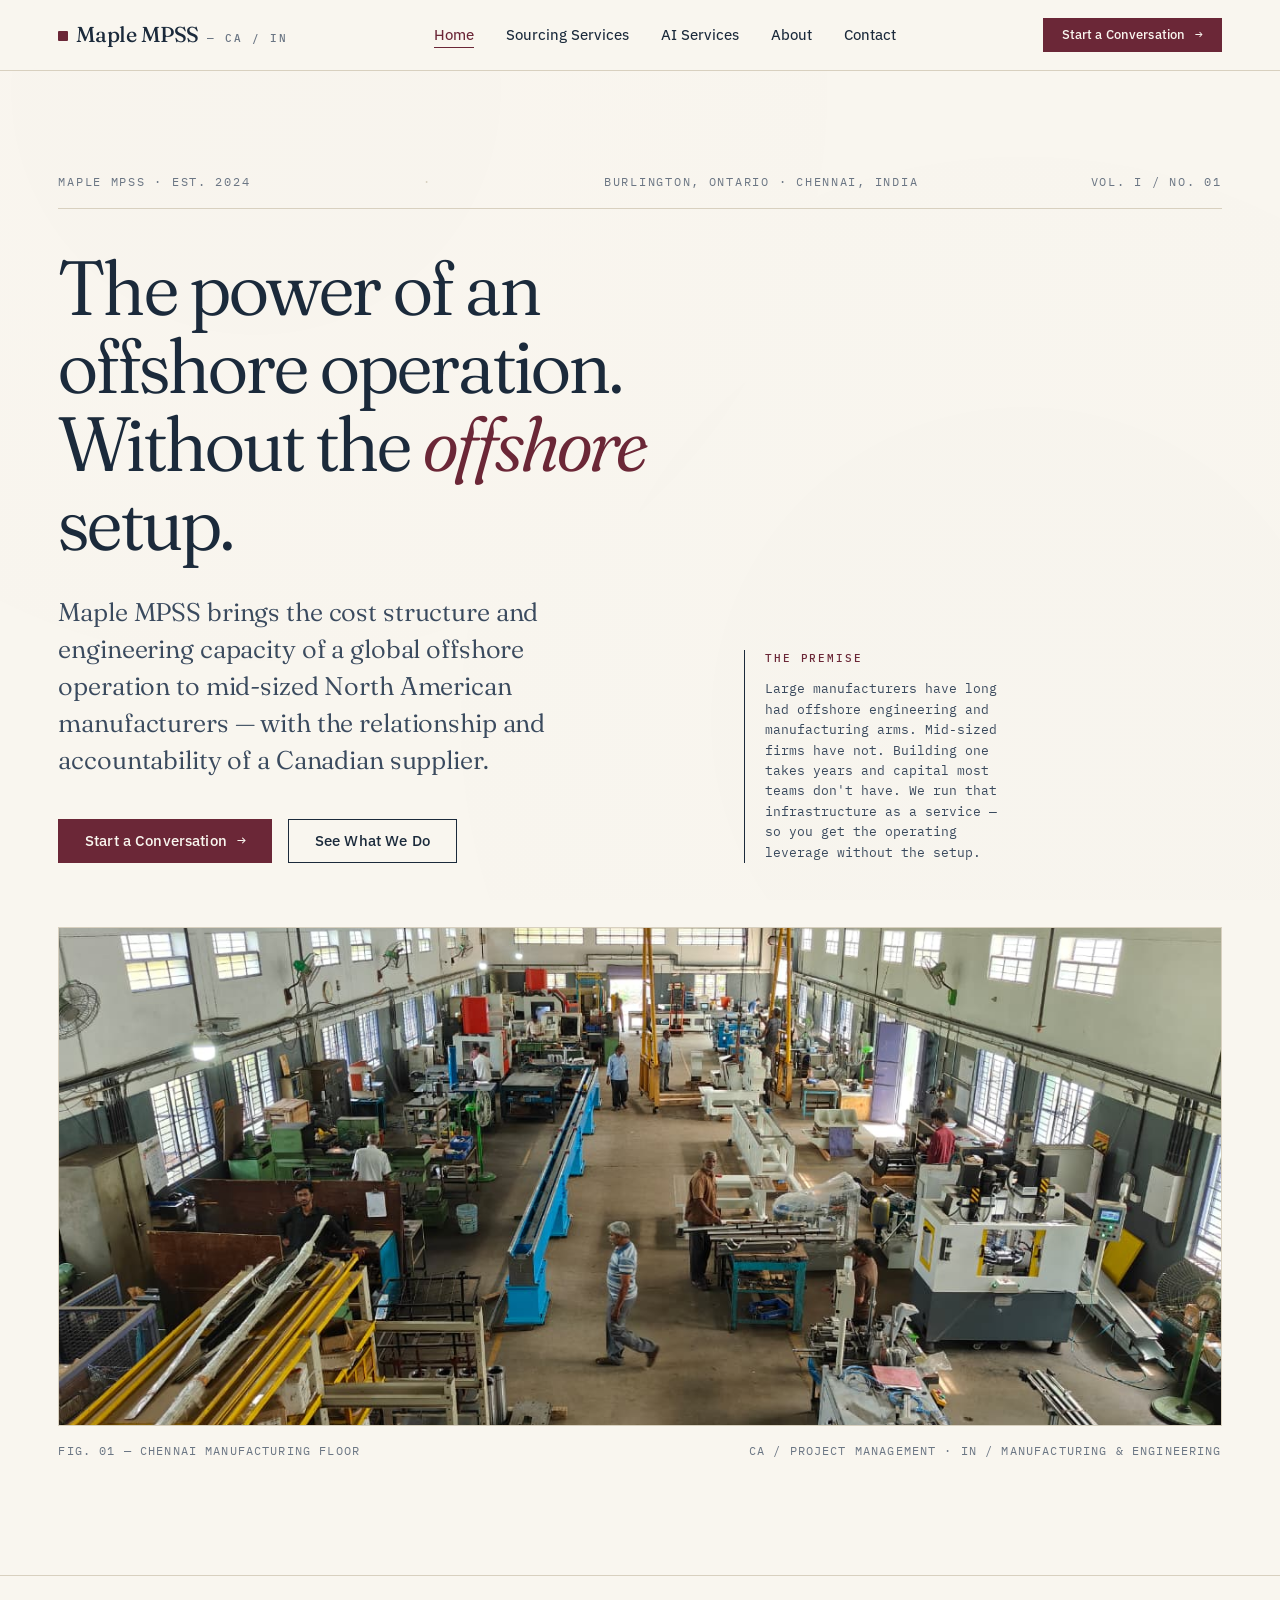
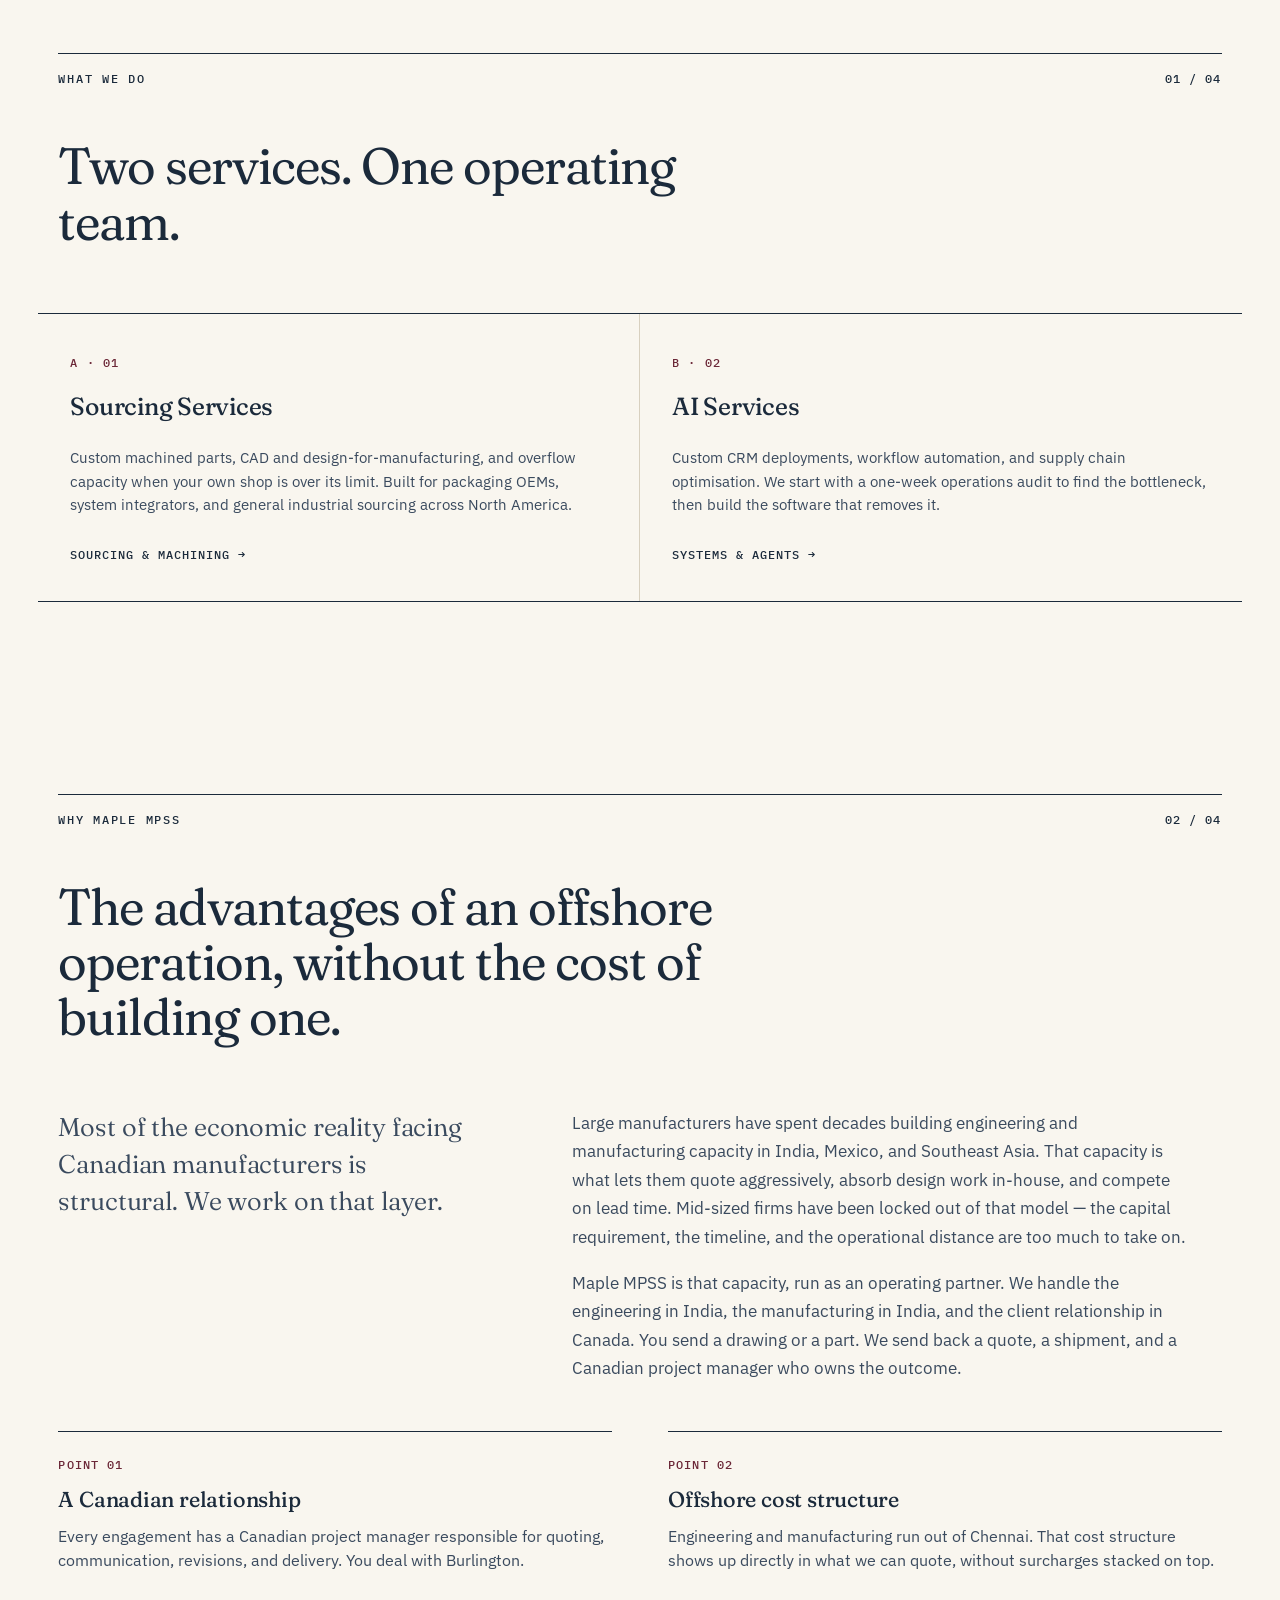
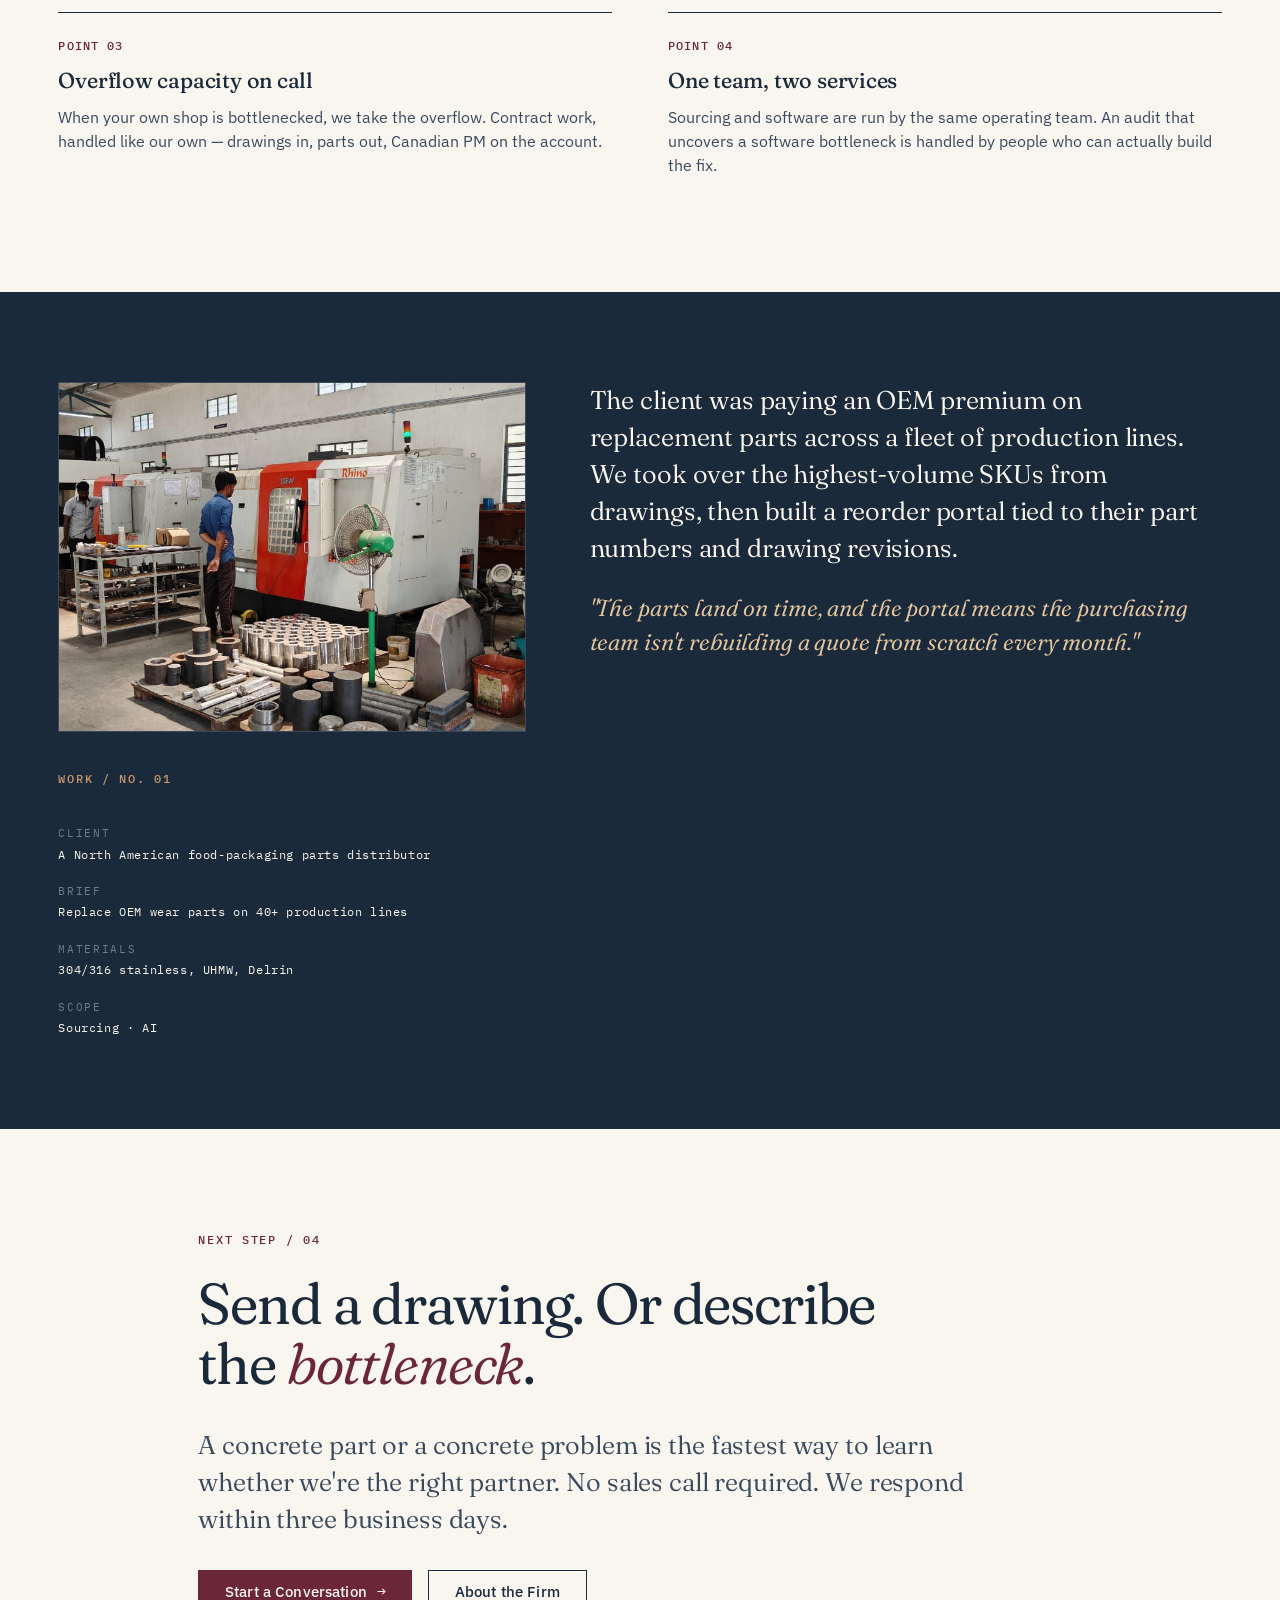
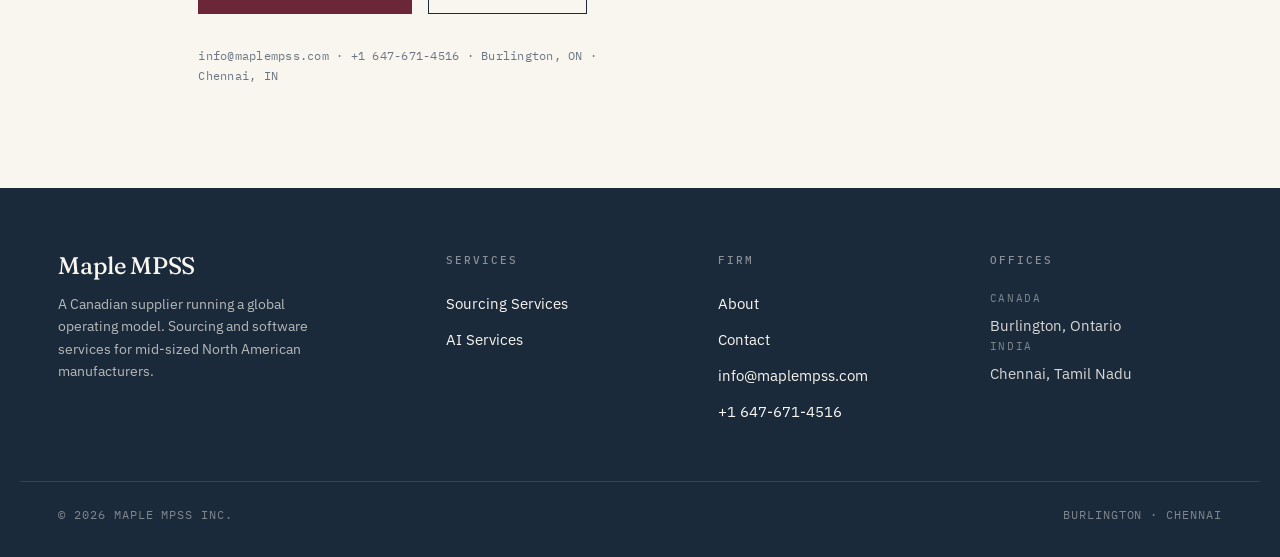
==== index.html @ edabc45a "Add files via upload" ====
<!DOCTYPE html>
<html lang="en">
<head>
  <meta charset="UTF-8" />
  <meta name="viewport" content="width=device-width, initial-scale=1.0" />
  <title>Maple MPSS — Canadian supplier. Global operating model.</title>
  <meta name="description" content="Maple MPSS brings the power of an offshore operation to mid-sized North American manufacturers — without the cost or timeline of setting one up. Sourcing services and AI services, run from Burlington and Chennai." />
  <meta property="og:title" content="Maple MPSS — Canadian supplier. Global operating model." />
  <meta property="og:description" content="Sourcing services and AI services for mid-sized North American manufacturers — delivered with a Canadian relationship and an offshore operating model." />
  <meta property="og:image" content="images/og-image.jpg" />
  <meta property="og:type" content="website" />
  <meta name="twitter:card" content="summary_large_image" />
  <meta name="twitter:image" content="images/og-image.jpg" />
  <link rel="preconnect" href="https://fonts.googleapis.com" />
  <link rel="preconnect" href="https://fonts.gstatic.com" crossorigin />
  <link href="https://fonts.googleapis.com/css2?family=Fraunces:ital,opsz,wght@0,9..144,300..600;1,9..144,300..500&family=IBM+Plex+Mono:wght@400;500&family=IBM+Plex+Sans:wght@300;400;450;500;600&display=swap" rel="stylesheet" />
  <link rel="stylesheet" href="style.css" />
</head>
<body>

<nav class="nav">
  <div class="nav-inner">
    <a href="index.html" class="nav-brand" aria-label="Maple MPSS home">
      <span class="mark" aria-hidden="true"></span>
      Maple&nbsp;MPSS
      <span class="sub hide-mobile">— CA / IN</span>
    </a>
    <button class="nav-toggle" aria-label="Toggle menu" aria-expanded="false">
      <span></span><span></span><span></span>
    </button>
    <ul class="nav-links" id="nav-links">
      <li><a href="index.html" class="active">Home</a></li>
      <li><a href="sourcing.html">Sourcing Services</a></li>
      <li><a href="ai-services.html">AI Services</a></li>
      <li><a href="about.html">About</a></li>
      <li><a href="contact.html">Contact</a></li>
      <li class="nav-cta-mobile"><a href="contact.html" class="btn btn-primary btn-small">Start a Conversation <span class="arrow">→</span></a></li>
    </ul>
    <a href="contact.html" class="btn btn-primary btn-small nav-cta-desktop">Start a Conversation <span class="arrow">→</span></a>
  </div>
</nav>

<header class="hero">
  <div class="container">
    <div class="hero-meta reveal">
      <span>Maple MPSS · Est. 2024</span>
      <span class="divider">·</span>
      <span class="hide-mobile">Burlington, Ontario · Chennai, India</span>
      <span>Vol. I / No. 01</span>
    </div>

    <div class="hero-grid">
      <div>
        <h1 class="reveal reveal-d1">
          The power of an offshore operation.<br />
          Without the <span class="accent">offshore</span> setup.
        </h1>
        <p class="lede hero-lede reveal reveal-d2">
          Maple MPSS brings the cost structure and engineering capacity of a
          global offshore operation to mid-sized North American manufacturers —
          with the relationship and accountability of a Canadian supplier.
        </p>
        <div class="hero-ctas reveal reveal-d3">
          <a href="contact.html" class="btn btn-primary">Start a Conversation <span class="arrow">→</span></a>
          <a href="#services" class="btn btn-ghost">See What We Do</a>
        </div>
      </div>

      <aside class="hero-aside reveal reveal-d4">
        <span class="tag">The premise</span>
        Large manufacturers have long had offshore engineering and
        manufacturing arms. Mid-sized firms have not. Building one takes
        years and capital most teams don't have. We run that infrastructure
        as a service — so you get the operating leverage without the setup.
      </aside>
    </div>

    <div class="hero-visual reveal reveal-d5">
      <img src="images/hero.jpg" alt="Maple MPSS — Chennai manufacturing floor" loading="eager" />
    </div>
    <div class="hero-visual-caption reveal reveal-d5">
      <span>Fig. 01 — Chennai manufacturing floor</span>
      <span>CA / Project management · IN / Manufacturing &amp; engineering</span>
    </div>
  </div>
</header>

<section id="services" class="section section-tight">
  <div class="container">
    <div class="section-head">
      <span class="label">What We Do</span>
      <span class="numeral">01 / 04</span>
      <h2>Two services. One operating team.</h2>
    </div>
  </div>

  <div class="container-wide">
    <div class="services services-two">
      <article class="service-card">
        <span class="num">A · 01</span>
        <h3>Sourcing Services</h3>
        <p>
          Custom machined parts, CAD and design-for-manufacturing, and
          overflow capacity when your own shop is over its limit. Built
          for packaging OEMs, system integrators, and general industrial
          sourcing across North America.
        </p>
        <a href="sourcing.html" class="card-link">Sourcing &amp; Machining <span class="arrow">→</span></a>
      </article>

      <article class="service-card">
        <span class="num">B · 02</span>
        <h3>AI Services</h3>
        <p>
          Custom CRM deployments, workflow automation, and supply chain
          optimisation. We start with a one-week operations audit to find
          the bottleneck, then build the software that removes it.
        </p>
        <a href="ai-services.html" class="card-link">Systems &amp; Agents <span class="arrow">→</span></a>
      </article>
    </div>
  </div>
</section>

<section class="section">
  <div class="container">
    <div class="section-head">
      <span class="label">Why Maple MPSS</span>
      <span class="numeral">02 / 04</span>
      <h2>The advantages of an offshore operation, without the cost of building one.</h2>
    </div>

    <div class="two-col">
      <div class="col-left">
        <p class="lede">
          Most of the economic reality facing Canadian manufacturers is
          structural. We work on that layer.
        </p>
      </div>
      <div class="col-right">
        <p>
          Large manufacturers have spent decades building engineering and
          manufacturing capacity in India, Mexico, and Southeast Asia. That
          capacity is what lets them quote aggressively, absorb design work
          in-house, and compete on lead time. Mid-sized firms have been
          locked out of that model — the capital requirement, the timeline,
          and the operational distance are too much to take on.
        </p>
        <p>
          Maple MPSS is that capacity, run as an operating partner. We
          handle the engineering in India, the manufacturing in India, and
          the client relationship in Canada. You send a drawing or a part.
          We send back a quote, a shipment, and a Canadian project manager
          who owns the outcome.
        </p>
      </div>
    </div>

    <div class="why-grid">
      <div class="why-item">
        <span class="pt-num">POINT 01</span>
        <h4>A Canadian relationship</h4>
        <p>
          Every engagement has a Canadian project manager responsible
          for quoting, communication, revisions, and delivery. You deal
          with Burlington.
        </p>
      </div>
      <div class="why-item">
        <span class="pt-num">POINT 02</span>
        <h4>Offshore cost structure</h4>
        <p>
          Engineering and manufacturing run out of Chennai. That cost
          structure shows up directly in what we can quote, without
          surcharges stacked on top.
        </p>
      </div>
      <div class="why-item">
        <span class="pt-num">POINT 03</span>
        <h4>Overflow capacity on call</h4>
        <p>
          When your own shop is bottlenecked, we take the overflow.
          Contract work, handled like our own — drawings in, parts out,
          Canadian PM on the account.
        </p>
      </div>
      <div class="why-item">
        <span class="pt-num">POINT 04</span>
        <h4>One team, two services</h4>
        <p>
          Sourcing and software are run by the same operating team. An
          audit that uncovers a software bottleneck is handled by people
          who can actually build the fix.
        </p>
      </div>
    </div>
  </div>
</section>

<section class="case">
  <div class="case-inner">
    <div>
      <div class="case-image-wrapper">
        <img src="images/case-parts.jpg" alt="Machining floor with stock material staged for production" loading="lazy" />
      </div>
      <span class="eyebrow">Work / No. 01</span>
      <dl class="case-meta" style="margin-top: 2rem;">
        <dt>Client</dt>
        <dd>A North American food-packaging parts distributor</dd>
        <dt>Brief</dt>
        <dd>Replace OEM wear parts on 40+ production lines</dd>
        <dt>Materials</dt>
        <dd>304/316 stainless, UHMW, Delrin</dd>
        <dt>Scope</dt>
        <dd>Sourcing · AI</dd>
      </dl>
    </div>
    <div class="case-body">
      The client was paying an OEM premium on replacement parts across a
      fleet of production lines. We took over the highest-volume SKUs from
      drawings, then built a reorder portal tied to their part numbers and
      drawing revisions.
      <span class="pullquote">
        "The parts land on time, and the portal means the purchasing team
        isn't rebuilding a quote from scratch every month."
      </span>
    </div>
  </div>
</section>

<section class="closing">
  <div class="closing-inner">
    <span class="eyebrow">Next Step / 04</span>
    <h2>Send a drawing. Or describe the <em>bottleneck</em>.</h2>
    <p class="lede" style="max-width: 48ch;">
      A concrete part or a concrete problem is the fastest way to learn
      whether we're the right partner. No sales call required. We respond
      within three business days.
    </p>
    <div class="closing-ctas">
      <a href="contact.html" class="btn btn-primary">Start a Conversation <span class="arrow">→</span></a>
      <a href="about.html" class="btn btn-ghost">About the Firm</a>
    </div>
    <p class="note">
      info@maplempss.com · +1 647-671-4516 · Burlington, ON · Chennai, IN
    </p>
  </div>
</section>

<footer class="footer">
  <div class="footer-grid">
    <div class="footer-brand">
      <h3>Maple MPSS</h3>
      <p>
        A Canadian supplier running a global operating model. Sourcing and
        software services for mid-sized North American manufacturers.
      </p>
    </div>

    <div class="footer-col">
      <h5>Services</h5>
      <ul>
        <li><a href="sourcing.html">Sourcing Services</a></li>
        <li><a href="ai-services.html">AI Services</a></li>
      </ul>
    </div>

    <div class="footer-col">
      <h5>Firm</h5>
      <ul>
        <li><a href="about.html">About</a></li>
        <li><a href="contact.html">Contact</a></li>
        <li><a href="mailto:info@maplempss.com">info@maplempss.com</a></li>
        <li><a href="tel:+16476714516">+1 647-671-4516</a></li>
      </ul>
    </div>

    <div class="footer-col">
      <h5>Offices</h5>
      <address>
        <span class="label">Canada</span>
        Burlington, Ontario
      </address>
      <address>
        <span class="label">India</span>
        Chennai, Tamil Nadu
      </address>
    </div>
  </div>

  <div class="footer-bottom">
    <span>© 2026 Maple MPSS Inc.</span>
    <span>Burlington · Chennai</span>
  </div>
</footer>

<script>
  (function () {
    var toggle = document.querySelector('.nav-toggle');
    var menu = document.getElementById('nav-links');
    if (!toggle || !menu) return;
    toggle.addEventListener('click', function () {
      var isOpen = menu.classList.toggle('open');
      toggle.classList.toggle('open', isOpen);
      toggle.setAttribute('aria-expanded', String(isOpen));
    });
    menu.querySelectorAll('a').forEach(function (a) {
      a.addEventListener('click', function () {
        menu.classList.remove('open');
        toggle.classList.remove('open');
        toggle.setAttribute('aria-expanded', 'false');
      });
    });
  })();
</script>

</body>
</html>
---- style.css ----
/* ============================================================
   Maple MPSS — Editorial design system
   Fraunces (display) + IBM Plex Sans (body) + IBM Plex Mono (numerals/labels)
   Ivory #F9F6EF · Ink Navy #1B2A3B · Oxblood #6B2737
   ============================================================ */

:root {
  --ivory: #F9F6EF;
  --ivory-warm: #F2EDE1;
  --ink: #1B2A3B;
  --ink-soft: #3A4A5E;
  --ink-muted: #6B7684;
  --oxblood: #6B2737;
  --oxblood-dark: #541D2C;
  --rule: #D8D0BF;
  --rule-soft: #E8E2D1;

  --serif: "Fraunces", "Times New Roman", Georgia, serif;
  --sans: "IBM Plex Sans", -apple-system, BlinkMacSystemFont, sans-serif;
  --mono: "IBM Plex Mono", "SF Mono", Menlo, monospace;

  --max: 1240px;
  --gutter: clamp(1.25rem, 3vw, 2.5rem);
}

* { box-sizing: border-box; margin: 0; padding: 0; }

html { scroll-behavior: smooth; -webkit-font-smoothing: antialiased; -moz-osx-font-smoothing: grayscale; }

body {
  background: var(--ivory);
  color: var(--ink);
  font-family: var(--sans);
  font-size: 17px;
  line-height: 1.6;
  font-weight: 400;
  overflow-x: hidden;
}

/* Subtle paper-like texture for warmth without busyness */
body::before {
  content: "";
  position: fixed;
  inset: 0;
  pointer-events: none;
  z-index: 1;
  opacity: 0.35;
  background-image:
    radial-gradient(circle at 20% 10%, rgba(107, 39, 55, 0.015) 0%, transparent 50%),
    radial-gradient(circle at 80% 80%, rgba(27, 42, 59, 0.02) 0%, transparent 50%);
  mix-blend-mode: multiply;
}

img { max-width: 100%; display: block; }

a {
  color: var(--ink);
  text-decoration: none;
  border-bottom: 1px solid currentColor;
  transition: color 180ms ease;
}
a:hover { color: var(--oxblood); }

/* ========== TYPOGRAPHY ========== */

h1, h2, h3, h4, h5 {
  font-family: var(--serif);
  font-weight: 400;
  color: var(--ink);
  letter-spacing: -0.01em;
  font-variation-settings: "SOFT" 50, "WONK" 0;
}

h1 {
  font-size: clamp(2.75rem, 6vw, 5.25rem);
  line-height: 1.02;
  letter-spacing: -0.025em;
  font-weight: 350;
}

h2 {
  font-size: clamp(2rem, 4vw, 3.25rem);
  line-height: 1.08;
  letter-spacing: -0.02em;
  font-weight: 380;
}

h3 {
  font-size: clamp(1.35rem, 2vw, 1.7rem);
  line-height: 1.2;
  font-weight: 450;
  letter-spacing: -0.01em;
}

h4 {
  font-size: 1.15rem;
  line-height: 1.3;
  font-weight: 500;
  letter-spacing: -0.005em;
}

.eyebrow {
  font-family: var(--mono);
  font-size: 0.72rem;
  letter-spacing: 0.15em;
  text-transform: uppercase;
  color: var(--oxblood);
  font-weight: 500;
  display: inline-block;
}

.lede {
  font-family: var(--serif);
  font-size: clamp(1.25rem, 2vw, 1.65rem);
  line-height: 1.45;
  color: var(--ink-soft);
  font-weight: 350;
  letter-spacing: -0.005em;
}

p { max-width: 62ch; }
p + p { margin-top: 1rem; }

strong { font-weight: 600; color: var(--ink); }
em { font-style: italic; }

/* ========== LAYOUT ========== */

.container {
  max-width: var(--max);
  margin: 0 auto;
  padding: 0 var(--gutter);
  position: relative;
  z-index: 2;
}

.container-wide {
  max-width: 1440px;
  margin: 0 auto;
  padding: 0 var(--gutter);
  position: relative;
  z-index: 2;
}

section { position: relative; }

.section {
  padding: clamp(4rem, 9vw, 8rem) 0;
  position: relative;
}

.section-tight { padding: clamp(3rem, 6vw, 5rem) 0; }

.rule {
  height: 1px;
  background: var(--rule);
  border: 0;
  margin: 0;
}

/* Corner page numerals — key editorial device */
.section-head {
  position: relative;
  padding-top: 3rem;
  margin-bottom: clamp(2.5rem, 5vw, 4rem);
  border-top: 1px solid var(--ink);
}

.section-head .numeral {
  position: absolute;
  top: 1rem;
  right: 0;
  font-family: var(--mono);
  font-size: 0.72rem;
  letter-spacing: 0.1em;
  color: var(--ink);
  font-weight: 500;
}

.section-head .label {
  position: absolute;
  top: 1rem;
  left: 0;
  font-family: var(--mono);
  font-size: 0.72rem;
  letter-spacing: 0.15em;
  text-transform: uppercase;
  color: var(--ink);
  font-weight: 500;
}

.section-head h2 {
  margin-top: 2.25rem;
  max-width: 22ch;
}

/* ========== NAV ========== */

.nav {
  position: sticky;
  top: 0;
  z-index: 100;
  background: rgba(249, 246, 239, 0.92);
  backdrop-filter: blur(14px);
  -webkit-backdrop-filter: blur(14px);
  border-bottom: 1px solid var(--rule);
}

.nav-inner {
  max-width: var(--max);
  margin: 0 auto;
  padding: 1.1rem var(--gutter);
  display: flex;
  align-items: center;
  justify-content: space-between;
  gap: 2rem;
}

.nav-brand {
  font-family: var(--serif);
  font-size: 1.35rem;
  font-weight: 450;
  letter-spacing: -0.015em;
  color: var(--ink);
  border: 0;
  display: flex;
  align-items: baseline;
  gap: 0.5rem;
}

.nav-brand .mark {
  display: inline-block;
  width: 10px;
  height: 10px;
  background: var(--oxblood);
  border-radius: 1px;
  transform: translateY(-1px);
}

.nav-brand .sub {
  font-family: var(--mono);
  font-size: 0.68rem;
  letter-spacing: 0.18em;
  text-transform: uppercase;
  color: var(--ink-muted);
  font-weight: 500;
}

.nav-links {
  display: flex;
  align-items: center;
  gap: 2rem;
  list-style: none;
}

.nav-links a {
  font-family: var(--sans);
  font-size: 0.92rem;
  color: var(--ink);
  border: 0;
  font-weight: 450;
  position: relative;
  padding-bottom: 2px;
}

.nav-links a::after {
  content: "";
  position: absolute;
  left: 0;
  bottom: -2px;
  width: 0;
  height: 1px;
  background: var(--oxblood);
  transition: width 220ms ease;
}

.nav-links a:hover::after,
.nav-links a.active::after { width: 100%; }

.nav-links a.active { color: var(--oxblood); }

.nav-toggle {
  display: none;
  background: transparent;
  border: 0;
  cursor: pointer;
  padding: 0.25rem;
  color: var(--ink);
}

.nav-toggle span {
  display: block;
  width: 24px;
  height: 1.5px;
  background: var(--ink);
  margin: 5px 0;
  transition: transform 220ms ease, opacity 220ms ease;
}

/* ========== BUTTONS ========== */

.btn {
  display: inline-flex;
  align-items: center;
  gap: 0.6rem;
  padding: 0.85rem 1.6rem;
  font-family: var(--sans);
  font-size: 0.92rem;
  font-weight: 500;
  letter-spacing: 0.01em;
  border: 1px solid var(--ink);
  background: transparent;
  color: var(--ink);
  cursor: pointer;
  transition: background 200ms ease, color 200ms ease, border-color 200ms ease, transform 200ms ease;
  border-radius: 0;
  text-decoration: none;
  line-height: 1;
  white-space: nowrap;
}

.btn:hover {
  background: var(--ink);
  color: var(--ivory);
  border-color: var(--ink);
}

.btn-primary {
  background: var(--oxblood);
  color: var(--ivory);
  border-color: var(--oxblood);
}

.btn-primary:hover {
  background: var(--oxblood-dark);
  border-color: var(--oxblood-dark);
  color: var(--ivory);
}

.btn-ghost {
  background: transparent;
  color: var(--ink);
  border-color: var(--ink);
}

.btn-small {
  padding: 0.6rem 1.1rem;
  font-size: 0.82rem;
}

.btn .arrow {
  display: inline-block;
  transition: transform 200ms ease;
  font-family: var(--mono);
  font-weight: 400;
}

.btn:hover .arrow { transform: translateX(4px); }

/* ========== HERO ========== */

.hero {
  padding: clamp(4rem, 8vw, 7rem) 0 clamp(5rem, 9vw, 8rem);
  position: relative;
  border-bottom: 1px solid var(--rule);
  overflow: hidden;
}

.hero-grid {
  display: grid;
  grid-template-columns: 1fr;
  gap: 3rem;
  align-items: end;
  position: relative;
}

@media (min-width: 900px) {
  .hero-grid { grid-template-columns: 1.3fr 1fr; gap: 4rem; }
}

.hero-meta {
  font-family: var(--mono);
  font-size: 0.72rem;
  letter-spacing: 0.15em;
  text-transform: uppercase;
  color: var(--ink-muted);
  margin-bottom: 2.5rem;
  display: flex;
  justify-content: space-between;
  align-items: center;
  padding-bottom: 1rem;
  border-bottom: 1px solid var(--rule);
}

.hero-meta .divider { color: var(--rule); }

.hero h1 {
  margin-bottom: 2rem;
  max-width: 16ch;
}

.hero h1 .accent {
  color: var(--oxblood);
  font-style: italic;
  font-weight: 350;
}

.hero-lede {
  margin-bottom: 2.5rem;
  max-width: 32ch;
}

.hero-ctas {
  display: flex;
  flex-wrap: wrap;
  gap: 1rem;
}

.hero-aside {
  font-family: var(--mono);
  font-size: 0.8rem;
  line-height: 1.6;
  color: var(--ink-soft);
  padding-left: 1.25rem;
  border-left: 1px solid var(--ink);
  max-width: 34ch;
}

.hero-aside .tag {
  display: block;
  font-size: 0.68rem;
  letter-spacing: 0.18em;
  text-transform: uppercase;
  color: var(--oxblood);
  margin-bottom: 0.75rem;
  font-weight: 500;
}

/* ========== IMAGE COMPONENTS ========== */
/*
  Image frames are set to a fixed aspect ratio so the layout stays stable
  while images load. Your uploaded photos can be ANY dimensions — they'll
  be automatically centered and cover the frame.

  Default behavior: object-fit: cover (crops from center).
  Override per-image: add class "img-contain" to the <img> tag to letterbox
  instead of crop — useful for product shots where you can't afford to crop
  edges, or UI screenshots that must show the full frame.

  Per-image positioning: add inline style="object-position: top" (or bottom,
  left, right, "30% 50%", etc.) to shift the crop focus.
*/

.hero-visual {
  margin-top: 4rem;
  width: 100%;
  aspect-ratio: 21 / 9;
  position: relative;
  border: 1px solid var(--rule);
  overflow: hidden;
  background: var(--ivory-warm);
}

.hero-visual img,
.page-header-image img,
.block-image img,
.model-node-image img,
.case-image-wrapper img {
  width: 100%;
  height: 100%;
  object-fit: cover;
  object-position: center;
  display: block;
}

/* Escape hatch: letterbox instead of crop.
   Use when the full image must be visible (e.g. UI screenshots, product
   shots where edges matter). Letterbox background matches frame background. */
.hero-visual img.img-contain,
.page-header-image img.img-contain,
.block-image img.img-contain,
.model-node-image img.img-contain,
.case-image-wrapper img.img-contain {
  object-fit: contain;
  padding: 1rem;
  background: var(--ivory-warm);
}

.page-header-image {
  margin-top: 3rem;
  width: 100%;
  aspect-ratio: 21 / 9;
  border: 1px solid var(--rule);
  overflow: hidden;
  background: var(--ivory-warm);
}

.block-image {
  margin-top: 1.75rem;
  width: 100%;
  aspect-ratio: 4 / 3;
  border: 1px solid var(--rule);
  overflow: hidden;
  background: var(--ivory-warm);
}

.block-image-caption {
  font-family: var(--mono);
  font-size: 0.72rem;
  letter-spacing: 0.1em;
  text-transform: uppercase;
  color: var(--ink-muted);
  margin-top: 0.75rem;
  display: block;
}

.model-node-image {
  width: 100%;
  aspect-ratio: 1 / 1;
  border: 1px solid var(--rule);
  overflow: hidden;
  background: var(--ivory);
  margin-bottom: 1rem;
}

.case-image-wrapper {
  width: 100%;
  aspect-ratio: 4 / 3;
  overflow: hidden;
  background: rgba(249, 246, 239, 0.05);
  border: 1px solid rgba(249, 246, 239, 0.1);
  margin-bottom: 2rem;
}

.case-image-wrapper img {
  filter: saturate(0.85);
}

.case-image-wrapper img.img-contain {
  background: rgba(0, 0, 0, 0.2);
}

/* Screenshot treatment: for UI/dashboard shots, use contain + subtle inset.
   Add class "img-screenshot" for web UI, dashboards, CRM screenshots. */
.block-image img.img-screenshot,
.case-image-wrapper img.img-screenshot {
  object-fit: contain;
  padding: 1.5rem;
  background: #ffffff;
  filter: none;
}

.hero-visual-caption {
  font-family: var(--mono);
  font-size: 0.72rem;
  letter-spacing: 0.1em;
  text-transform: uppercase;
  color: var(--ink-muted);
  margin-top: 1rem;
  display: flex;
  justify-content: space-between;
  flex-wrap: wrap;
  gap: 1rem;
}

/* ========== PAGE HEADER (for subpages) ========== */

.page-header {
  padding: clamp(3rem, 6vw, 5rem) 0 clamp(3rem, 5vw, 4.5rem);
  border-bottom: 1px solid var(--rule);
  position: relative;
}

.page-header-meta {
  font-family: var(--mono);
  font-size: 0.72rem;
  letter-spacing: 0.15em;
  text-transform: uppercase;
  color: var(--ink-muted);
  margin-bottom: 2rem;
  display: flex;
  justify-content: space-between;
  padding-bottom: 1rem;
  border-bottom: 1px solid var(--rule);
}

.page-header h1 {
  max-width: 18ch;
  margin-bottom: 1.5rem;
}

.page-header .lede {
  max-width: 44ch;
}

/* ========== SERVICE CARDS (homepage) ========== */

.services {
  display: grid;
  grid-template-columns: 1fr;
  gap: 0;
  border-top: 1px solid var(--ink);
  border-bottom: 1px solid var(--ink);
}

@media (min-width: 800px) {
  .services { grid-template-columns: repeat(3, 1fr); }
  .services.services-two { grid-template-columns: repeat(2, 1fr); }
}

.service-card {
  padding: 2.5rem 2rem 2.25rem;
  border-right: 1px solid var(--rule);
  position: relative;
  display: flex;
  flex-direction: column;
  gap: 1.25rem;
  background: var(--ivory);
  transition: background 280ms ease;
}

.service-card:last-child { border-right: 0; }

@media (max-width: 800px) {
  .service-card {
    border-right: 0;
    border-bottom: 1px solid var(--rule);
  }
  .service-card:last-child { border-bottom: 0; }
}

.service-card:hover { background: var(--ivory-warm); }

.service-card .num {
  font-family: var(--mono);
  font-size: 0.72rem;
  letter-spacing: 0.1em;
  color: var(--oxblood);
  font-weight: 500;
}

.service-card h3 {
  font-size: 1.55rem;
  letter-spacing: -0.01em;
  margin-bottom: 0.25rem;
}

.service-card p {
  font-size: 0.95rem;
  color: var(--ink-soft);
  line-height: 1.55;
  flex: 1;
}

.service-card .card-link {
  font-family: var(--mono);
  font-size: 0.78rem;
  letter-spacing: 0.08em;
  text-transform: uppercase;
  color: var(--ink);
  border: 0;
  display: inline-flex;
  gap: 0.5rem;
  align-items: center;
  margin-top: 0.5rem;
  font-weight: 500;
}

.service-card .card-link:hover { color: var(--oxblood); }
.service-card .card-link .arrow { transition: transform 200ms ease; }
.service-card .card-link:hover .arrow { transform: translateX(3px); }

/* ========== TWO-COLUMN EDITORIAL ========== */

.two-col {
  display: grid;
  grid-template-columns: 1fr;
  gap: 3rem;
}

@media (min-width: 900px) {
  .two-col { grid-template-columns: 0.8fr 1.2fr; gap: 5rem; align-items: start; }
}

.two-col .col-left h2 { max-width: 14ch; }

.two-col .col-right p { font-size: 1.08rem; color: var(--ink-soft); line-height: 1.65; }
.two-col .col-right p + p { margin-top: 1.1rem; }

/* ========== POSITIONING / WHY SECTION ========== */

.why-grid {
  display: grid;
  grid-template-columns: 1fr;
  gap: 2rem;
  margin-top: 3rem;
}

@media (min-width: 700px) {
  .why-grid { grid-template-columns: repeat(2, 1fr); gap: 2.5rem 3.5rem; }
}

.why-item {
  padding-top: 1.5rem;
  border-top: 1px solid var(--ink);
  position: relative;
}

.why-item .pt-num {
  font-family: var(--mono);
  font-size: 0.72rem;
  letter-spacing: 0.1em;
  color: var(--oxblood);
  font-weight: 500;
  margin-bottom: 0.75rem;
  display: block;
}

.why-item h4 {
  font-family: var(--serif);
  font-weight: 450;
  font-size: 1.35rem;
  margin-bottom: 0.6rem;
  letter-spacing: -0.01em;
}

.why-item p {
  font-size: 0.97rem;
  color: var(--ink-soft);
  line-height: 1.55;
}

/* ========== CASE STUDY SNIPPET ========== */

.case {
  background: var(--ink);
  color: var(--ivory);
  padding: clamp(3.5rem, 7vw, 6rem) 0;
  position: relative;
}

.case-inner {
  max-width: var(--max);
  margin: 0 auto;
  padding: 0 var(--gutter);
  display: grid;
  grid-template-columns: 1fr;
  gap: 3rem;
  position: relative;
  z-index: 2;
}

@media (min-width: 900px) {
  .case-inner { grid-template-columns: 0.85fr 1.15fr; gap: 4rem; align-items: start; }
}

.case .eyebrow { color: #C9976D; }

.case-meta {
  font-family: var(--mono);
  font-size: 0.75rem;
  line-height: 1.8;
  color: rgba(249, 246, 239, 0.65);
  letter-spacing: 0.05em;
}

.case-meta dt {
  text-transform: uppercase;
  letter-spacing: 0.15em;
  color: rgba(249, 246, 239, 0.4);
  font-size: 0.7rem;
  margin-top: 1rem;
}

.case-meta dt:first-child { margin-top: 0; }
.case-meta dd { color: var(--ivory); margin-bottom: 0; }

.case-body {
  font-family: var(--serif);
  font-size: clamp(1.3rem, 2vw, 1.7rem);
  line-height: 1.45;
  font-weight: 350;
  color: var(--ivory);
  letter-spacing: -0.005em;
}

.case-body .pullquote {
  display: block;
  font-style: italic;
  color: #E8C8A0;
  margin-top: 1.5rem;
  font-size: 0.9em;
}

/* ========== CLOSING CTA ========== */

.closing {
  padding: clamp(4rem, 8vw, 7rem) 0;
  border-top: 1px solid var(--ink);
  position: relative;
}

.closing-inner {
  max-width: 960px;
  margin: 0 auto;
  padding: 0 var(--gutter);
  text-align: left;
}

.closing .eyebrow { margin-bottom: 1.5rem; display: block; }

.closing h2 {
  font-size: clamp(2.25rem, 4.5vw, 3.75rem);
  margin-bottom: 2rem;
  max-width: 20ch;
  line-height: 1.05;
}

.closing h2 em {
  font-style: italic;
  color: var(--oxblood);
  font-weight: 350;
}

.closing-ctas {
  display: flex;
  gap: 1rem;
  flex-wrap: wrap;
  margin-top: 2rem;
}

.closing .note {
  font-family: var(--mono);
  font-size: 0.78rem;
  color: var(--ink-muted);
  margin-top: 2rem;
  letter-spacing: 0.02em;
}

/* ========== FOOTER ========== */

.footer {
  background: var(--ink);
  color: var(--ivory);
  padding: clamp(3rem, 5vw, 5rem) 0 2rem;
  position: relative;
}

.footer-grid {
  max-width: var(--max);
  margin: 0 auto;
  padding: 0 var(--gutter);
  display: grid;
  grid-template-columns: 1fr;
  gap: 3rem;
}

@media (min-width: 700px) {
  .footer-grid { grid-template-columns: 1.5fr 1fr 1fr 1fr; gap: 2.5rem; }
}

.footer-brand h3 {
  color: var(--ivory);
  font-family: var(--serif);
  font-size: 1.5rem;
  font-weight: 450;
  margin-bottom: 0.75rem;
  letter-spacing: -0.015em;
}

.footer-brand p {
  font-size: 0.9rem;
  color: rgba(249, 246, 239, 0.7);
  line-height: 1.55;
  max-width: 32ch;
}

.footer-col h5 {
  font-family: var(--mono);
  font-size: 0.7rem;
  letter-spacing: 0.18em;
  text-transform: uppercase;
  color: rgba(249, 246, 239, 0.5);
  font-weight: 500;
  margin-bottom: 1.25rem;
}

.footer-col ul {
  list-style: none;
  display: flex;
  flex-direction: column;
  gap: 0.55rem;
}

.footer-col a {
  color: var(--ivory);
  font-size: 0.95rem;
  border: 0;
  transition: color 180ms ease;
  font-weight: 400;
}

.footer-col a:hover { color: #E8C8A0; }

.footer-col address {
  font-style: normal;
  font-size: 0.92rem;
  line-height: 1.65;
  color: rgba(249, 246, 239, 0.85);
}

.footer-col address .label {
  font-family: var(--mono);
  font-size: 0.68rem;
  letter-spacing: 0.15em;
  text-transform: uppercase;
  color: rgba(249, 246, 239, 0.45);
  display: block;
  margin-bottom: 0.35rem;
}

.footer-col address + .label { margin-top: 1rem; }

.footer-bottom {
  max-width: var(--max);
  margin: 3.5rem auto 0;
  padding: 1.5rem var(--gutter) 0;
  border-top: 1px solid rgba(249, 246, 239, 0.12);
  display: flex;
  justify-content: space-between;
  flex-wrap: wrap;
  gap: 1rem;
  font-family: var(--mono);
  font-size: 0.72rem;
  letter-spacing: 0.08em;
  color: rgba(249, 246, 239, 0.45);
  text-transform: uppercase;
}

/* ========== SERVICE PAGE LAYOUTS ========== */

.content-block {
  display: grid;
  grid-template-columns: 1fr;
  gap: 2.5rem;
  padding: clamp(3rem, 5vw, 4.5rem) 0;
  border-top: 1px solid var(--rule);
}

@media (min-width: 900px) {
  .content-block { grid-template-columns: 0.4fr 1fr; gap: 4rem; }
}

.content-block .block-head {
  position: sticky;
  top: 6rem;
  align-self: start;
}

.content-block .block-head .num {
  font-family: var(--mono);
  font-size: 0.72rem;
  letter-spacing: 0.1em;
  color: var(--oxblood);
  font-weight: 500;
  display: block;
  margin-bottom: 0.75rem;
}

.content-block .block-head h3 {
  font-family: var(--serif);
  font-size: clamp(1.6rem, 2.5vw, 2.1rem);
  font-weight: 400;
  letter-spacing: -0.015em;
  line-height: 1.1;
}

.content-block .block-body p {
  font-size: 1.05rem;
  color: var(--ink-soft);
  line-height: 1.65;
  max-width: 62ch;
}

.content-block .block-body p + p { margin-top: 1rem; }

.content-block .block-body ul {
  list-style: none;
  margin-top: 1.25rem;
}

.content-block .block-body ul li {
  padding: 0.75rem 0 0.75rem 2rem;
  border-top: 1px solid var(--rule-soft);
  position: relative;
  font-size: 0.98rem;
  color: var(--ink-soft);
  line-height: 1.5;
}

.content-block .block-body ul li:last-child { border-bottom: 1px solid var(--rule-soft); }

.content-block .block-body ul li::before {
  content: counter(list-counter, decimal-leading-zero);
  counter-increment: list-counter;
  position: absolute;
  left: 0;
  top: 0.75rem;
  font-family: var(--mono);
  font-size: 0.72rem;
  letter-spacing: 0.05em;
  color: var(--oxblood);
  font-weight: 500;
}

.content-block .block-body ul { counter-reset: list-counter; }

.content-block .block-body ul.plain li {
  padding-left: 1.25rem;
}

.content-block .block-body ul.plain li::before {
  content: "—";
  font-family: var(--sans);
  color: var(--oxblood);
  top: 0.7rem;
  font-size: 0.95rem;
}

/* Spec tables */
.spec {
  margin-top: 1.5rem;
  border-top: 1px solid var(--ink);
}

.spec-row {
  display: grid;
  grid-template-columns: 1fr 2fr;
  gap: 1.5rem;
  padding: 1rem 0;
  border-bottom: 1px solid var(--rule-soft);
  font-size: 0.95rem;
  line-height: 1.5;
}

.spec-row dt {
  font-family: var(--mono);
  font-size: 0.75rem;
  letter-spacing: 0.1em;
  text-transform: uppercase;
  color: var(--ink);
  font-weight: 500;
  padding-top: 2px;
}

.spec-row dd {
  color: var(--ink-soft);
}

/* ========== ABOUT MODEL DIAGRAM ========== */

.model-diagram {
  margin: 3rem 0;
  border: 1px solid var(--ink);
  padding: 2rem;
  background: var(--ivory-warm);
  display: grid;
  grid-template-columns: 1fr;
  gap: 1.5rem;
  align-items: start;
  position: relative;
}

@media (min-width: 800px) {
  .model-diagram {
    grid-template-columns: 1fr auto 1fr;
    gap: 2.5rem;
    padding: 2.5rem;
  }
}

.model-node h4 {
  font-family: var(--mono);
  font-size: 0.72rem;
  letter-spacing: 0.18em;
  text-transform: uppercase;
  color: var(--oxblood);
  font-weight: 500;
  margin-bottom: 0.75rem;
}

.model-node .city {
  font-family: var(--serif);
  font-size: 1.75rem;
  font-weight: 400;
  letter-spacing: -0.015em;
  line-height: 1.1;
  margin-bottom: 0.75rem;
}

.model-node ul {
  list-style: none;
  font-size: 0.92rem;
  line-height: 1.6;
  color: var(--ink-soft);
}

.model-node li {
  padding-left: 1rem;
  position: relative;
}

.model-node li::before {
  content: "·";
  position: absolute;
  left: 0;
  color: var(--oxblood);
  font-weight: 700;
}

.model-bridge {
  display: flex;
  align-items: center;
  justify-content: center;
  color: var(--ink);
  font-family: var(--mono);
  font-size: 0.72rem;
  letter-spacing: 0.15em;
  text-transform: uppercase;
  padding: 1rem 0;
  position: relative;
}

@media (min-width: 800px) {
  .model-bridge {
    padding: 8rem 0.5rem 0;
    font-size: 1.5rem;
    color: var(--oxblood);
  }
  .model-bridge span {
    position: relative;
    z-index: 2;
    font-family: var(--serif);
    font-weight: 300;
  }
}

/* ========== CONTACT FORM ========== */

.contact-grid {
  display: grid;
  grid-template-columns: 1fr;
  gap: 4rem;
}

@media (min-width: 900px) {
  .contact-grid { grid-template-columns: 1.15fr 0.85fr; gap: 5rem; }
}

.form {
  display: flex;
  flex-direction: column;
  gap: 1.75rem;
}

.form-field {
  display: flex;
  flex-direction: column;
  gap: 0.5rem;
}

.form-field label {
  font-family: var(--mono);
  font-size: 0.72rem;
  letter-spacing: 0.15em;
  text-transform: uppercase;
  color: var(--ink);
  font-weight: 500;
}

.form-field input,
.form-field textarea {
  font-family: var(--sans);
  font-size: 1rem;
  color: var(--ink);
  background: transparent;
  border: 0;
  border-bottom: 1px solid var(--ink);
  padding: 0.6rem 0;
  outline: none;
  transition: border-color 200ms ease;
  border-radius: 0;
  resize: vertical;
}

.form-field input:focus,
.form-field textarea:focus {
  border-bottom-color: var(--oxblood);
  border-bottom-width: 2px;
}

.form-field textarea { min-height: 140px; line-height: 1.55; }

.form-file {
  padding: 1rem 1.25rem;
  border: 1px dashed var(--ink);
  font-family: var(--mono);
  font-size: 0.82rem;
  color: var(--ink-soft);
  letter-spacing: 0.02em;
  line-height: 1.5;
  background: var(--ivory-warm);
}

.form-file strong { color: var(--ink); font-family: var(--sans); font-size: 0.92rem; }

.form-file a { border-bottom: 1px solid var(--oxblood); color: var(--oxblood); }

.form-actions {
  display: flex;
  align-items: center;
  gap: 1.5rem;
  flex-wrap: wrap;
  padding-top: 0.5rem;
}

.form-note {
  font-family: var(--mono);
  font-size: 0.75rem;
  color: var(--ink-muted);
  letter-spacing: 0.02em;
  line-height: 1.5;
}

.contact-aside {
  padding: 2rem;
  background: var(--ivory-warm);
  border: 1px solid var(--rule);
  position: relative;
}

.contact-aside h3 {
  font-family: var(--serif);
  font-size: 1.5rem;
  font-weight: 400;
  margin-bottom: 1.5rem;
  letter-spacing: -0.015em;
}

.contact-block {
  padding: 1.25rem 0;
  border-top: 1px solid var(--rule);
}

.contact-block:first-of-type { border-top: 1px solid var(--ink); }
.contact-block:last-of-type { border-bottom: 1px solid var(--rule); }

.contact-block .label {
  font-family: var(--mono);
  font-size: 0.7rem;
  letter-spacing: 0.18em;
  text-transform: uppercase;
  color: var(--oxblood);
  font-weight: 500;
  margin-bottom: 0.4rem;
  display: block;
}

.contact-block .value {
  font-family: var(--sans);
  font-size: 1rem;
  color: var(--ink);
  line-height: 1.55;
}

.contact-block .value a {
  border: 0;
  color: var(--ink);
  font-weight: 500;
}

.contact-block .value a:hover { color: var(--oxblood); }

/* ========== ANIMATIONS ========== */

@keyframes fadeInUp {
  from { opacity: 0; transform: translateY(18px); }
  to   { opacity: 1; transform: translateY(0); }
}

.reveal {
  opacity: 0;
  animation: fadeInUp 900ms cubic-bezier(0.2, 0.7, 0.2, 1) forwards;
}

.reveal-d1 { animation-delay: 80ms; }
.reveal-d2 { animation-delay: 200ms; }
.reveal-d3 { animation-delay: 340ms; }
.reveal-d4 { animation-delay: 480ms; }
.reveal-d5 { animation-delay: 620ms; }

@media (prefers-reduced-motion: reduce) {
  .reveal { animation: none; opacity: 1; }
  html { scroll-behavior: auto; }
  * { transition: none !important; animation: none !important; }
}

/* ========== RESPONSIVE NAV ========== */

@media (max-width: 860px) {
  .nav-toggle { display: block; order: 3; }
  .nav-cta-desktop { display: none; }

  .nav-links {
    position: fixed;
    inset: 64px 0 auto 0;
    background: var(--ivory);
    flex-direction: column;
    align-items: stretch;
    gap: 0;
    padding: 1rem 0;
    border-bottom: 1px solid var(--rule);
    transform: translateY(-10px);
    opacity: 0;
    pointer-events: none;
    transition: transform 240ms ease, opacity 240ms ease;
    max-height: calc(100vh - 64px);
    overflow-y: auto;
  }

  .nav-links.open {
    transform: translateY(0);
    opacity: 1;
    pointer-events: auto;
  }

  .nav-links li {
    border-top: 1px solid var(--rule-soft);
  }

  .nav-links a {
    display: block;
    padding: 1rem var(--gutter);
    font-size: 1rem;
  }

  .nav-links .nav-cta-mobile {
    padding: 1rem var(--gutter);
  }

  .nav-links .nav-cta-mobile .btn {
    width: 100%;
    justify-content: center;
  }

  .nav-toggle.open span:nth-child(1) { transform: translateY(6.5px) rotate(45deg); }
  .nav-toggle.open span:nth-child(2) { opacity: 0; }
  .nav-toggle.open span:nth-child(3) { transform: translateY(-6.5px) rotate(-45deg); }
}

@media (min-width: 861px) {
  .nav-cta-mobile { display: none; }
}

/* ========== UTILITIES ========== */

.text-mono { font-family: var(--mono); }
.text-serif { font-family: var(--serif); }
.text-accent { color: var(--oxblood); }
.text-muted { color: var(--ink-muted); }
.text-soft { color: var(--ink-soft); }

.mt-1 { margin-top: 1rem; }
.mt-2 { margin-top: 2rem; }
.mt-3 { margin-top: 3rem; }
.mb-0 { margin-bottom: 0; }

.hide-mobile { display: none; }
@media (min-width: 700px) { .hide-mobile { display: initial; } }

/* Focus states for accessibility */
:focus-visible {
  outline: 2px solid var(--oxblood);
  outline-offset: 3px;
}

.btn:focus-visible {
  outline: 2px solid var(--oxblood);
  outline-offset: 3px;
}
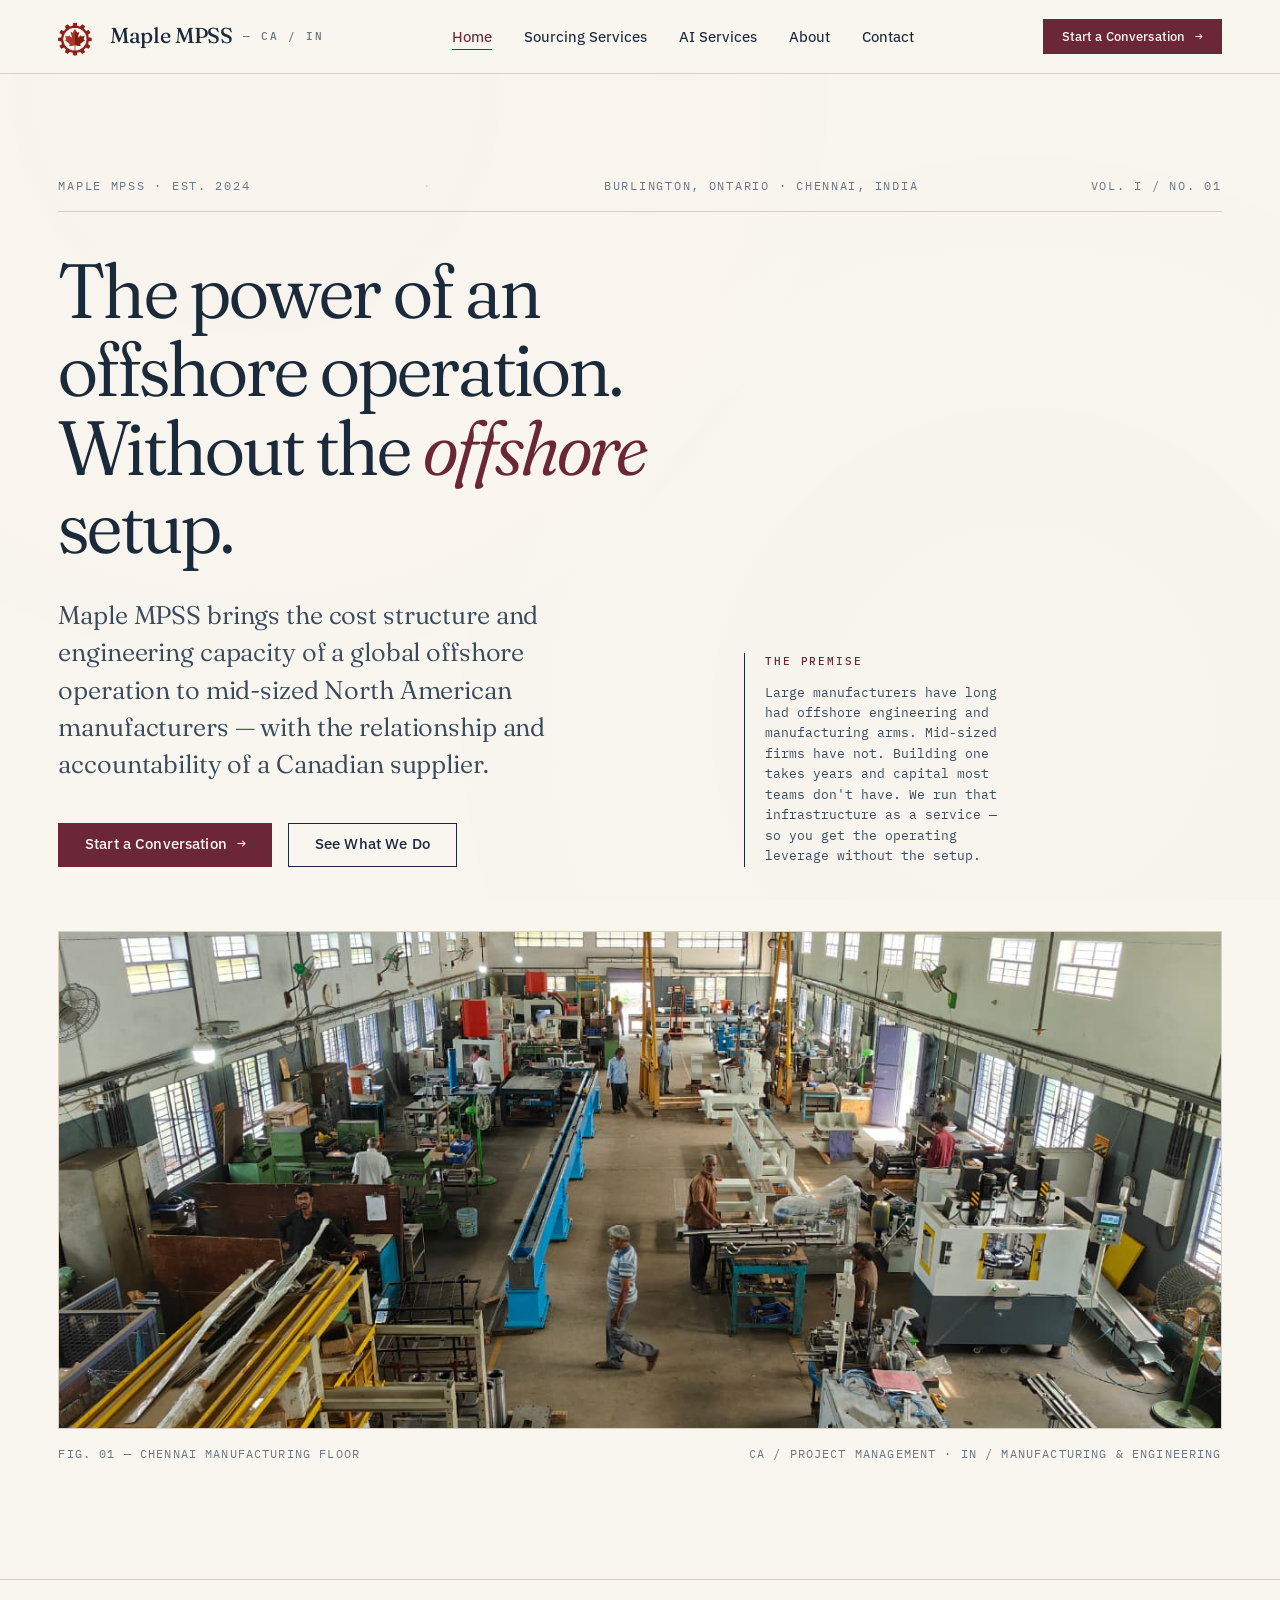
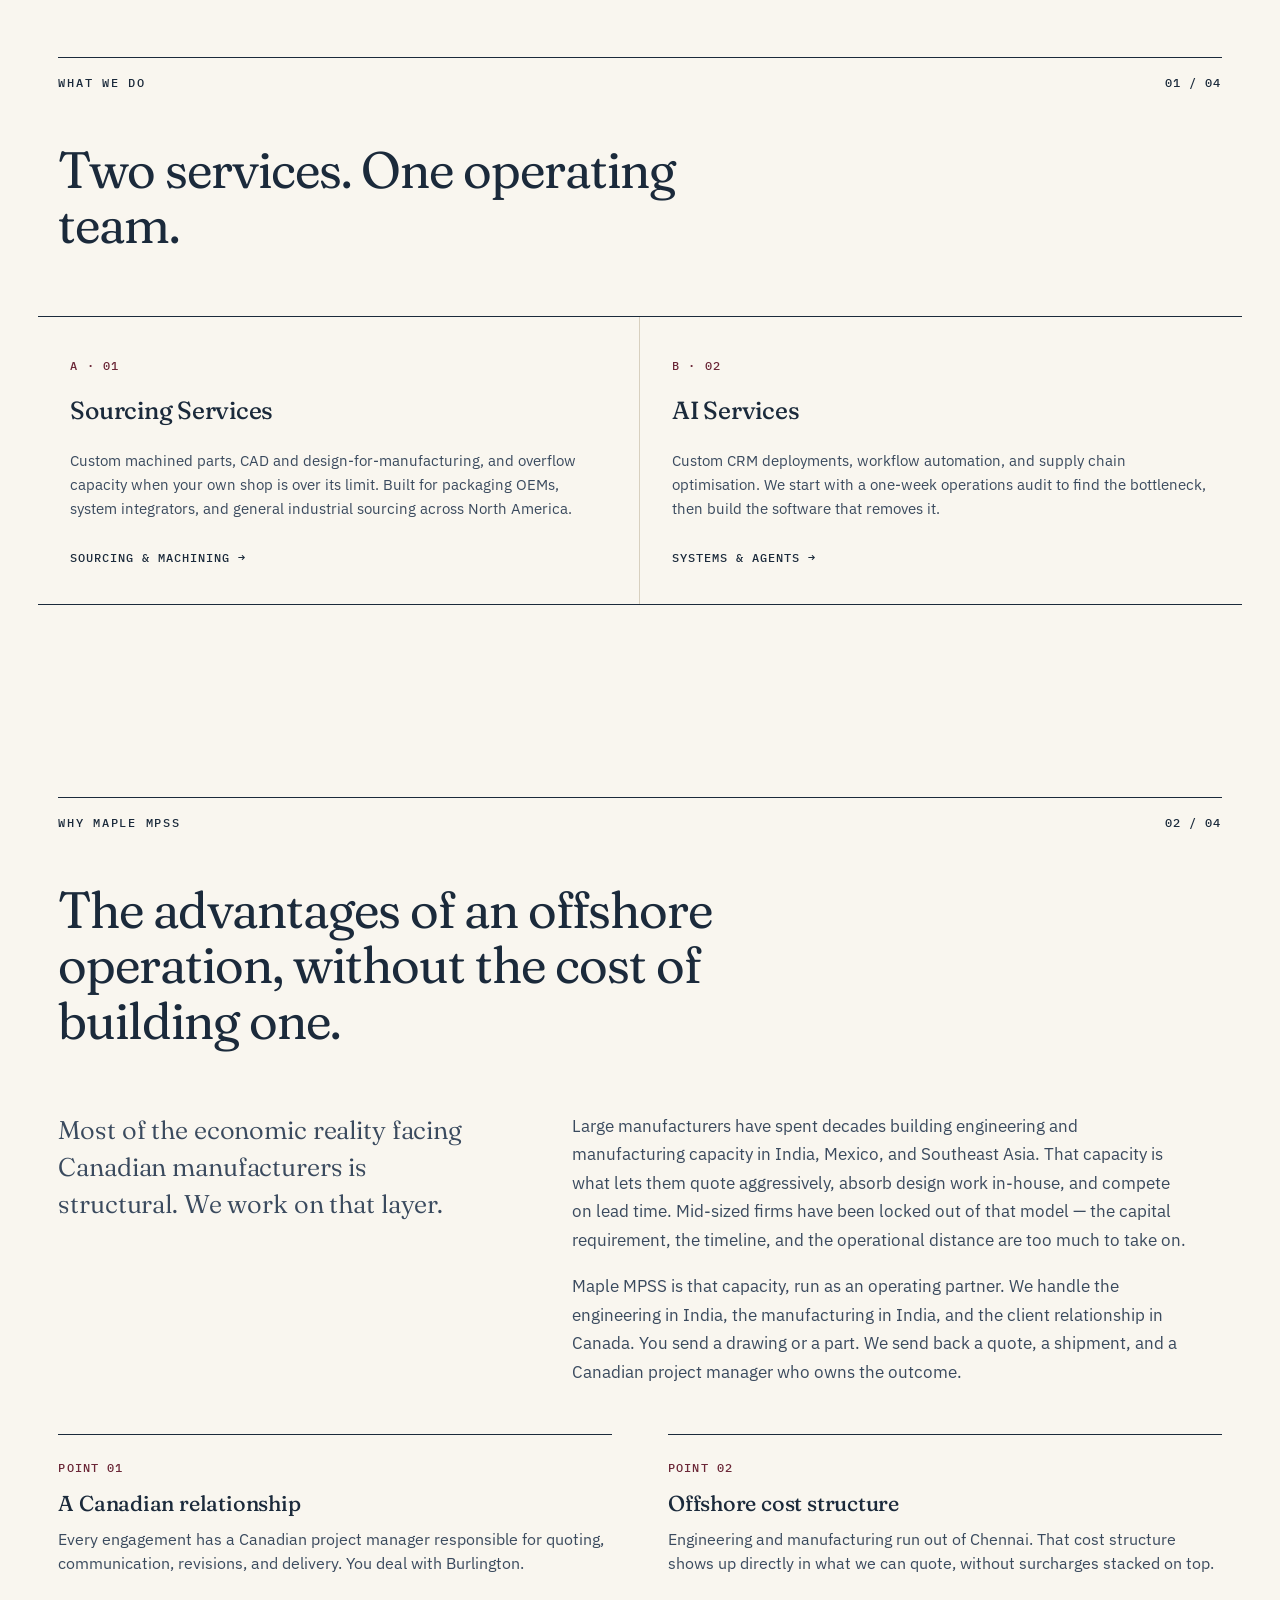
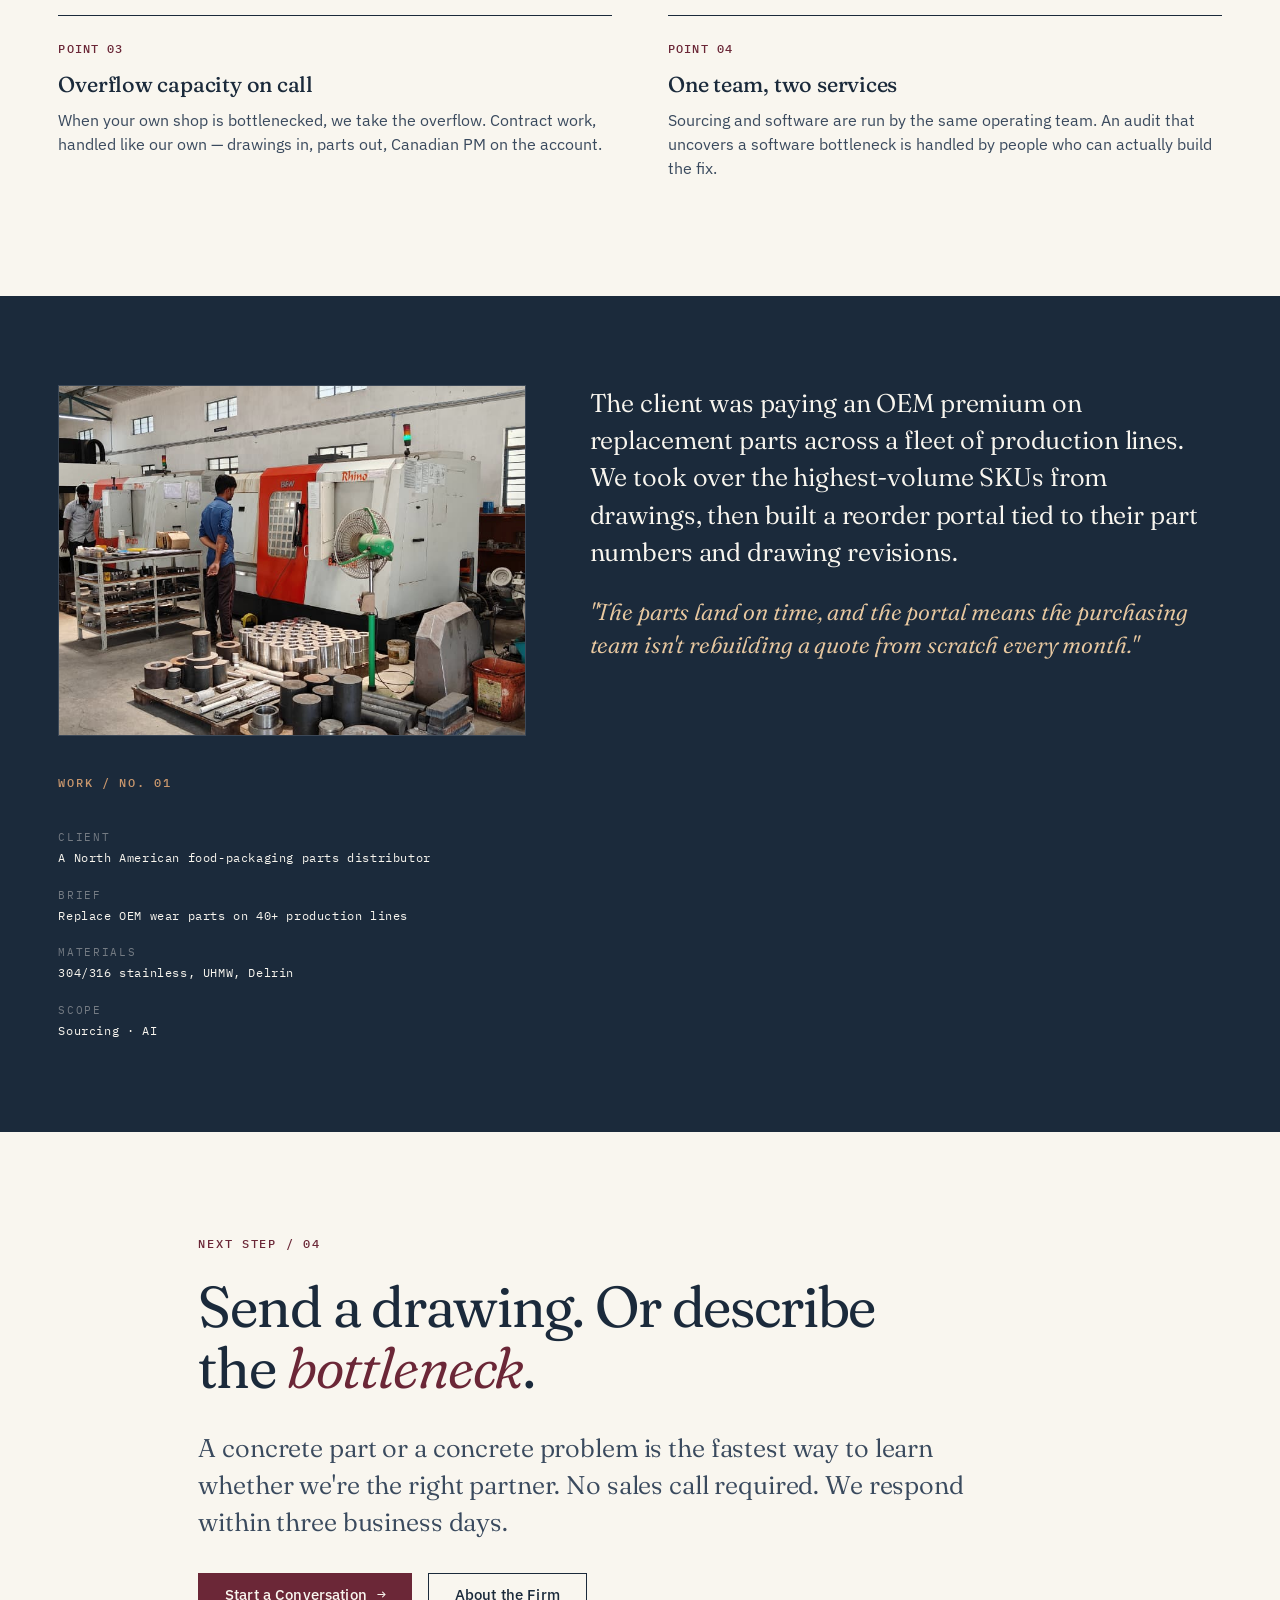
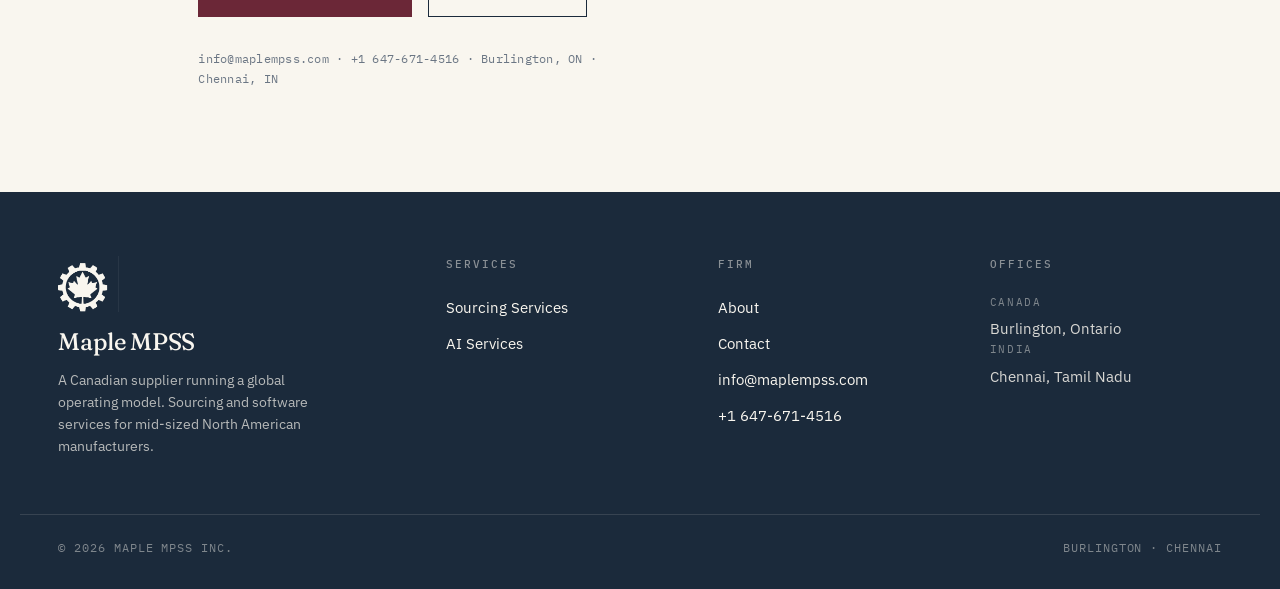
==== commit ccc7a793: "Update images and HTML files Update images and HTML files" ====
--- a/index.html
+++ b/index.html
@@ -15,13 +15,17 @@
   <link rel="preconnect" href="https://fonts.gstatic.com" crossorigin />
   <link href="https://fonts.googleapis.com/css2?family=Fraunces:ital,opsz,wght@0,9..144,300..600;1,9..144,300..500&family=IBM+Plex+Mono:wght@400;500&family=IBM+Plex+Sans:wght@300;400;450;500;600&display=swap" rel="stylesheet" />
   <link rel="stylesheet" href="style.css" />
-</head>
+<link rel="icon" type="image/png" sizes="32x32" href="images/favicon-32.png" />
+  <link rel="icon" type="image/png" sizes="16x16" href="images/favicon-16.png" />
+  <link rel="apple-touch-icon" sizes="180x180" href="images/favicon-180.png" />
+  <link rel="shortcut icon" href="images/favicon.ico" />
+  </head>
 <body>
 
 <nav class="nav">
   <div class="nav-inner">
     <a href="index.html" class="nav-brand" aria-label="Maple MPSS home">
-      <span class="mark" aria-hidden="true"></span>
+      <img src="images/logo-mark.png" alt="" class="logo-mark" />
       Maple&nbsp;MPSS
       <span class="sub hide-mobile">— CA / IN</span>
     </a>
@@ -250,6 +254,7 @@
 <footer class="footer">
   <div class="footer-grid">
     <div class="footer-brand">
+      <img src="images/logo-mark-light.png" alt="" class="footer-logo" />
       <h3>Maple MPSS</h3>
       <p>
         A Canadian supplier running a global operating model. Sourcing and
--- a/style.css
+++ b/style.css
@@ -224,8 +224,15 @@
   color: var(--ink);
   border: 0;
   display: flex;
-  align-items: baseline;
-  gap: 0.5rem;
+  align-items: center;
+  gap: 0.65rem;
+}
+
+.nav-brand .logo-mark {
+  height: 38px;
+  width: auto;
+  display: block;
+  flex-shrink: 0;
 }
 
 .nav-brand .mark {
@@ -866,6 +873,13 @@
   font-weight: 450;
   margin-bottom: 0.75rem;
   letter-spacing: -0.015em;
+}
+
+.footer-brand .footer-logo {
+  height: 56px;
+  width: auto;
+  display: block;
+  margin-bottom: 1rem;
 }
 
 .footer-brand p {
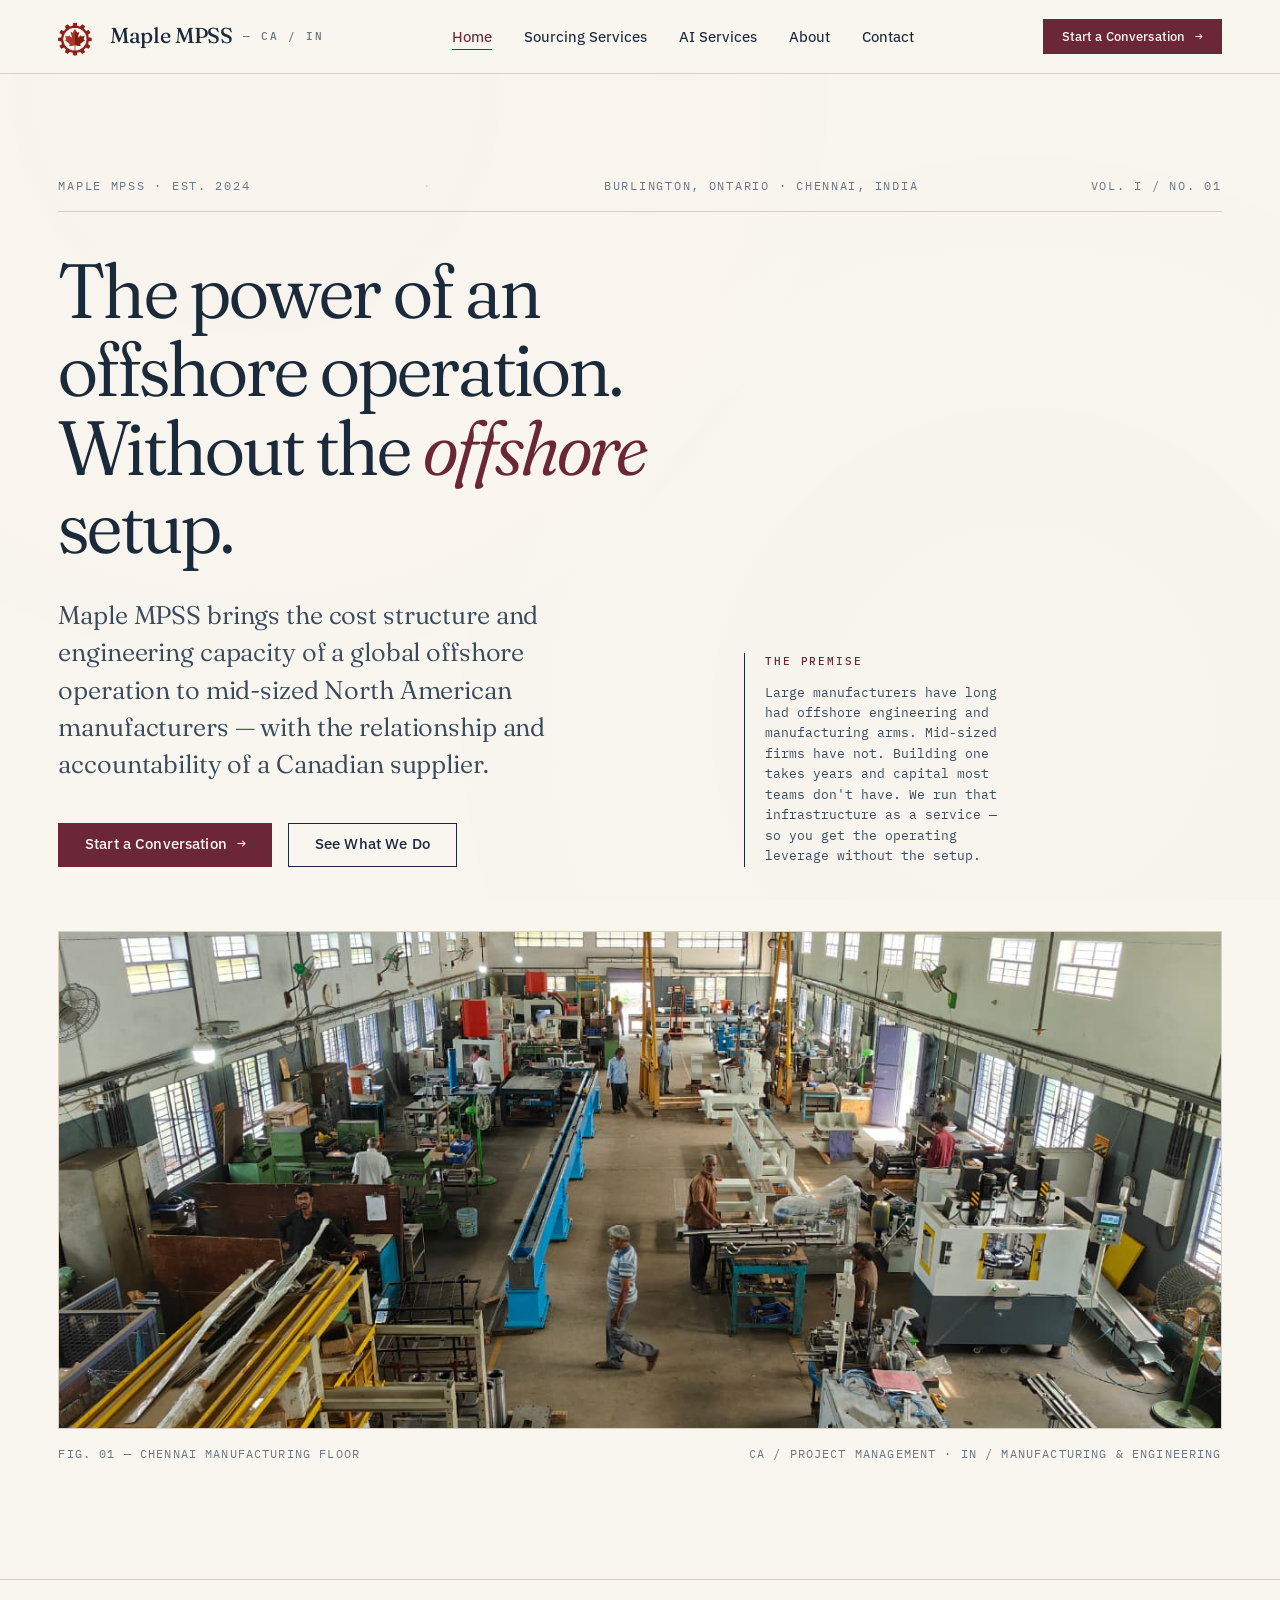
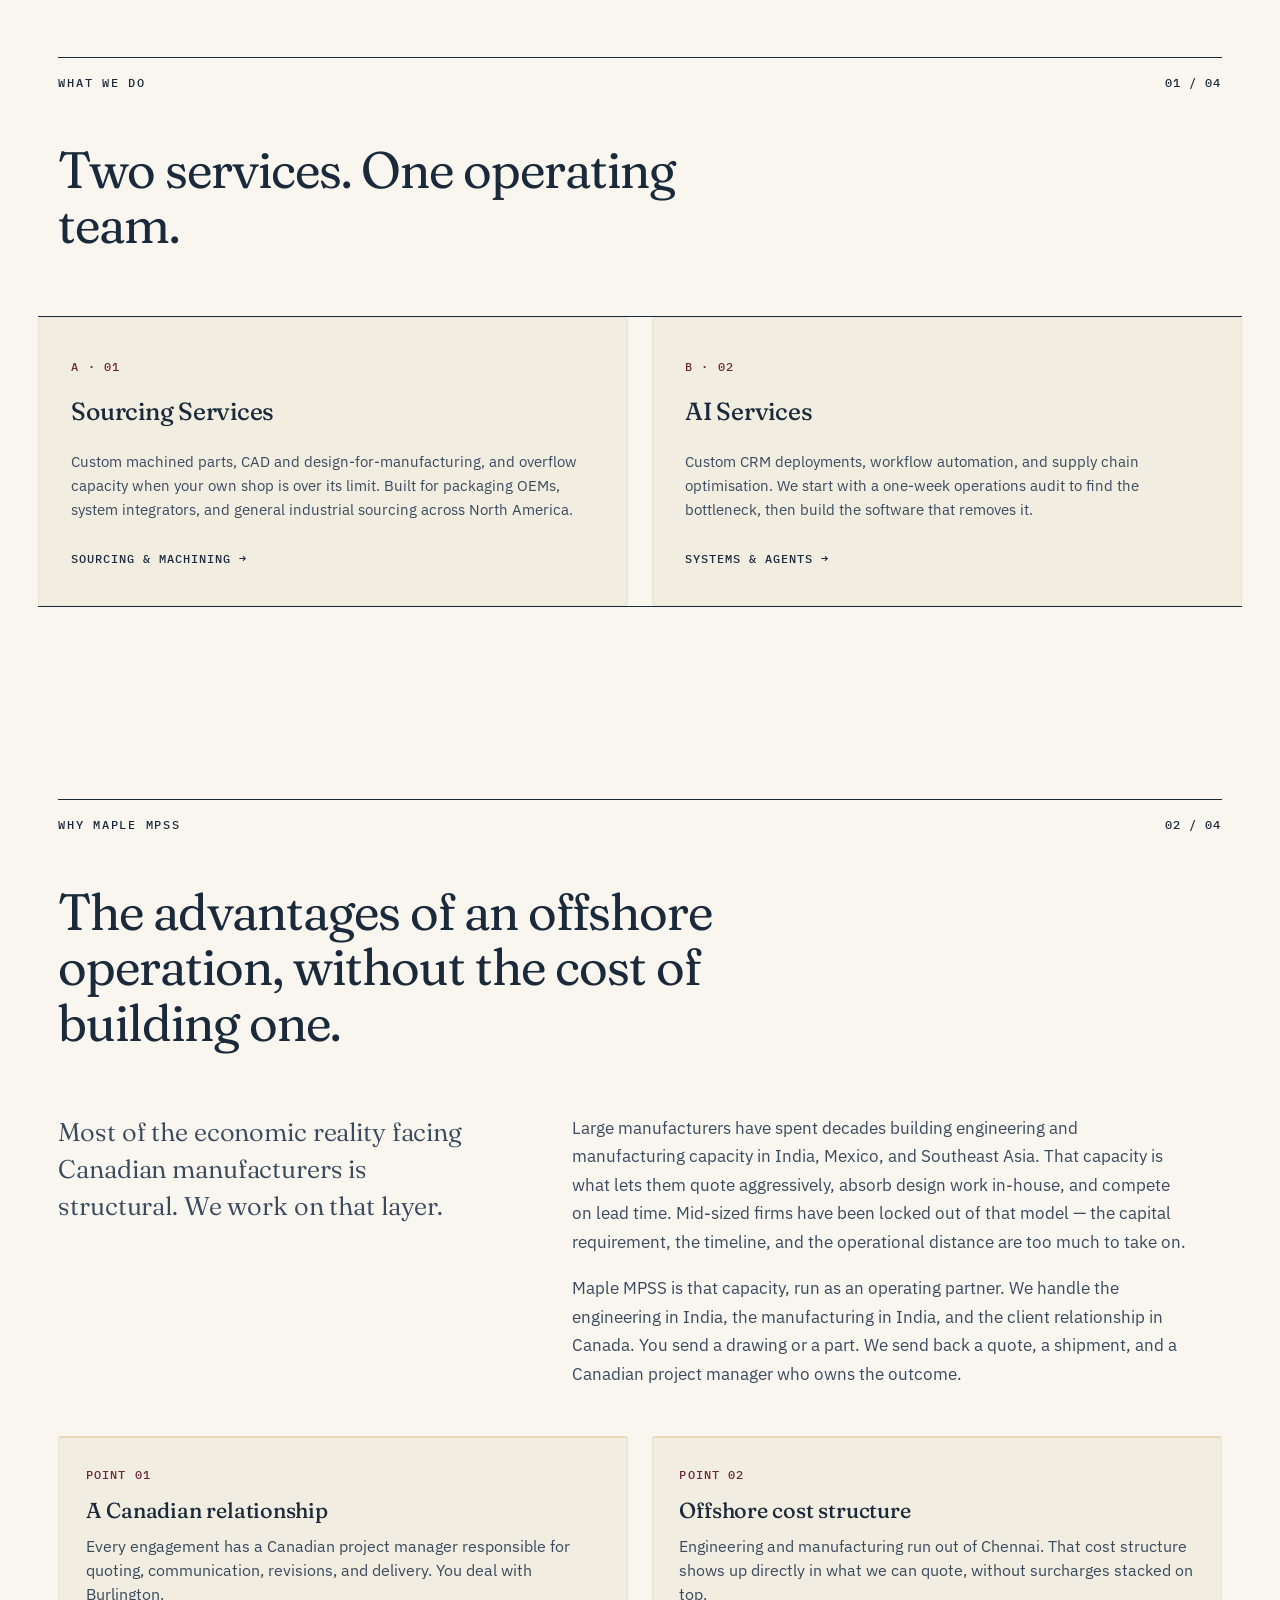
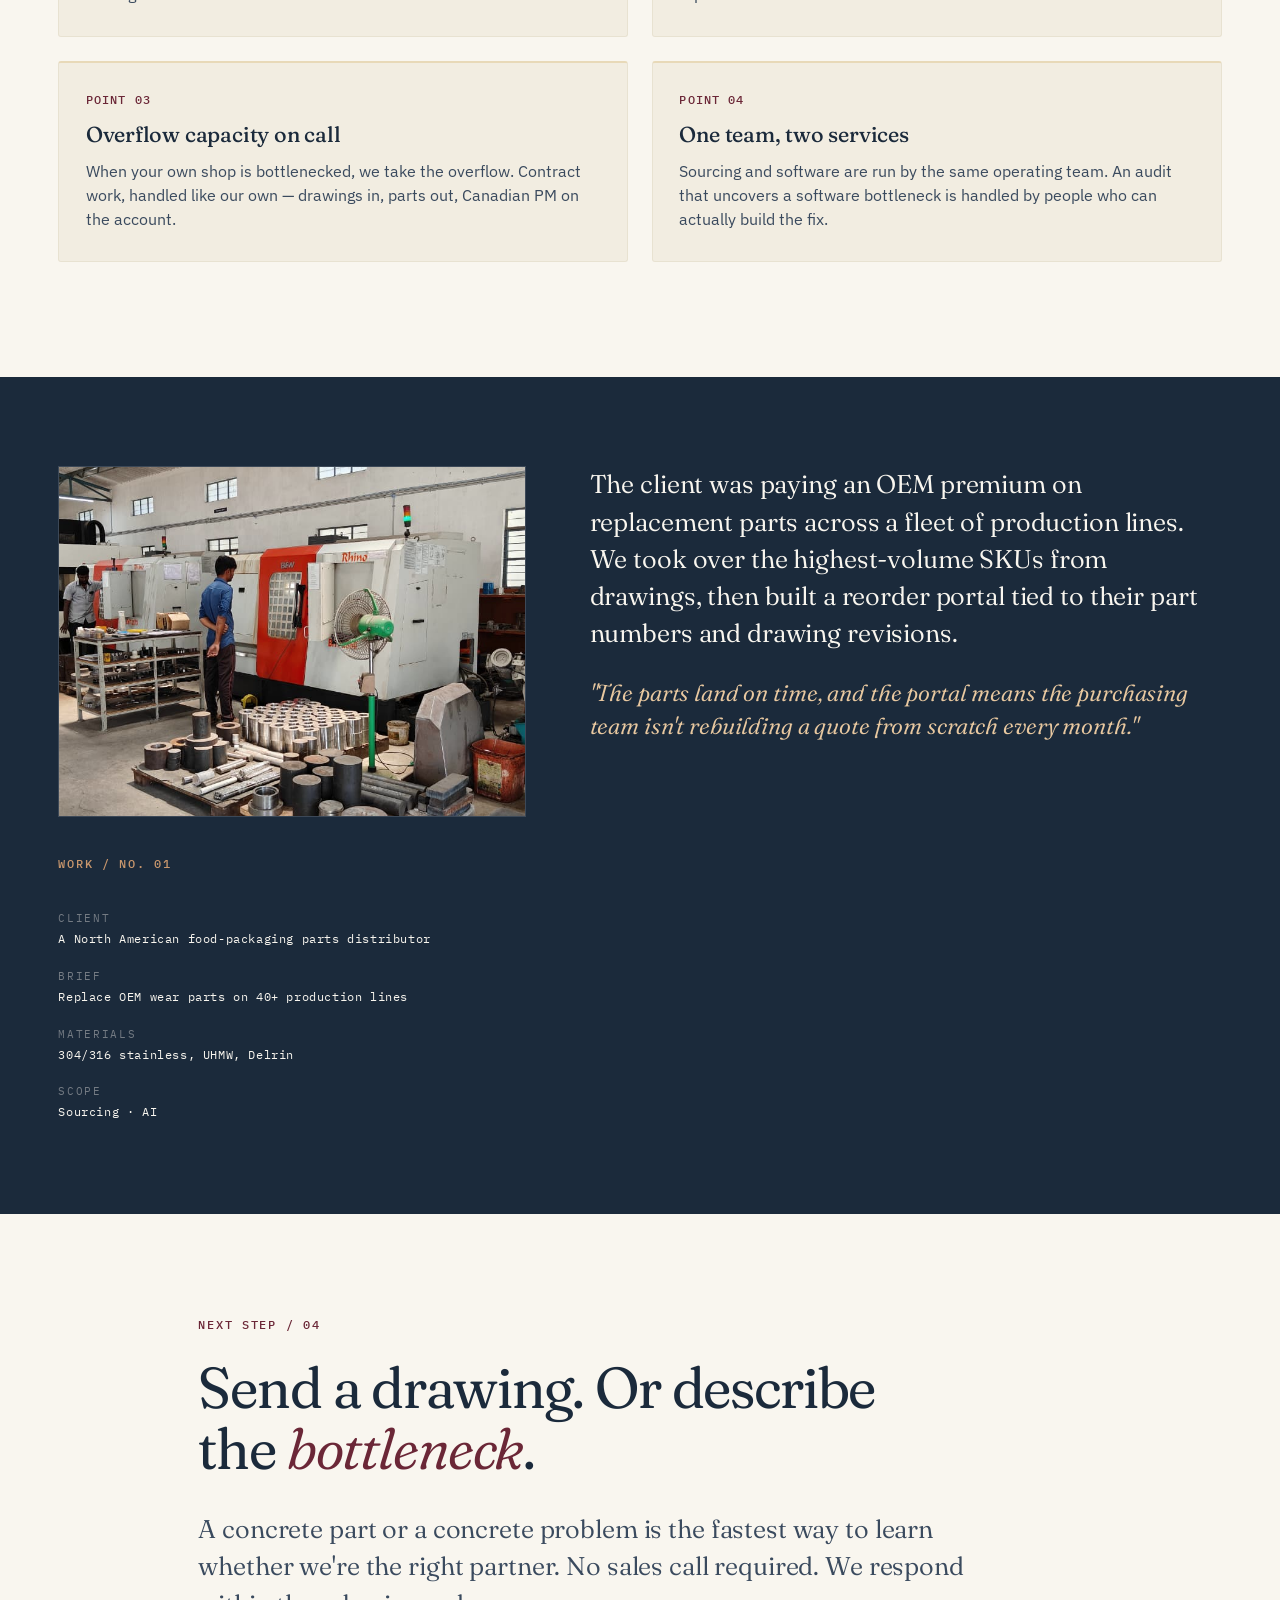
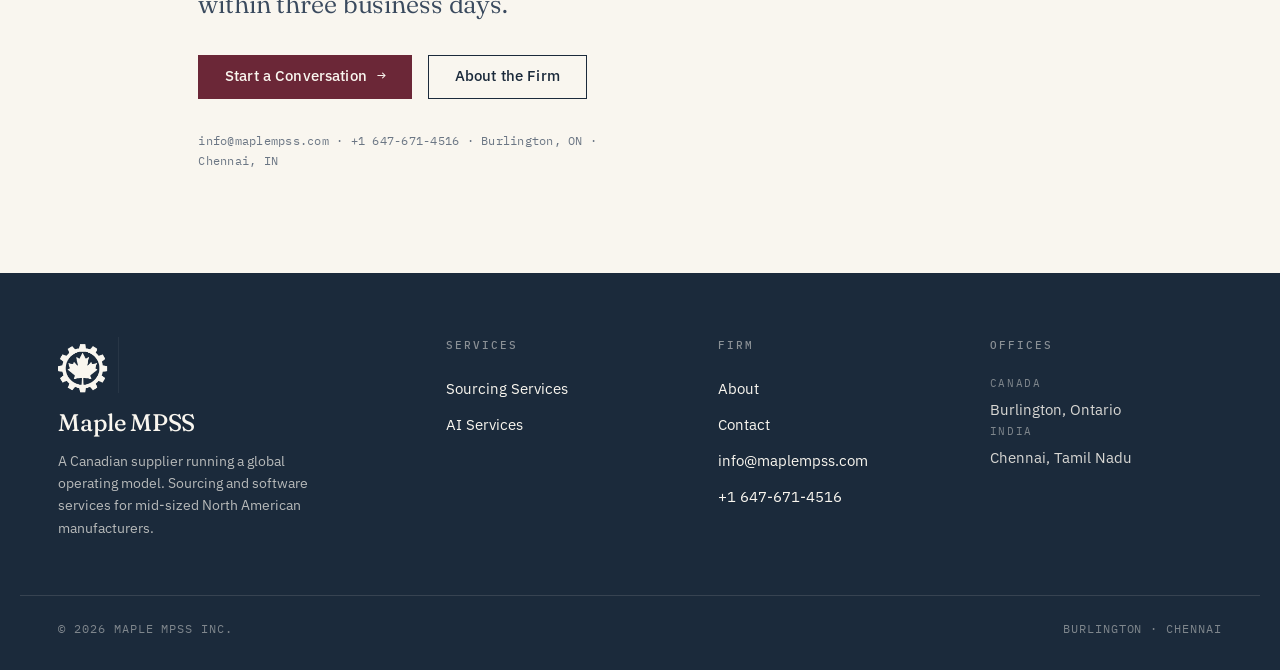
==== commit 0f887acc: "change it" ====
--- a/index.html
+++ b/index.html
@@ -14,13 +14,13 @@
   <link rel="preconnect" href="https://fonts.googleapis.com" />
   <link rel="preconnect" href="https://fonts.gstatic.com" crossorigin />
   <link href="https://fonts.googleapis.com/css2?family=Fraunces:ital,opsz,wght@0,9..144,300..600;1,9..144,300..500&family=IBM+Plex+Mono:wght@400;500&family=IBM+Plex+Sans:wght@300;400;450;500;600&display=swap" rel="stylesheet" />
-  <link rel="stylesheet" href="style.css" />
+  <link rel="stylesheet" href="style.css?v=20260424-10" />
 <link rel="icon" type="image/png" sizes="32x32" href="images/favicon-32.png" />
   <link rel="icon" type="image/png" sizes="16x16" href="images/favicon-16.png" />
   <link rel="apple-touch-icon" sizes="180x180" href="images/favicon-180.png" />
   <link rel="shortcut icon" href="images/favicon.ico" />
   </head>
-<body>
+<body data-page="home">
 
 <nav class="nav">
   <div class="nav-inner">
--- a/style.css
+++ b/style.css
@@ -21,7 +21,26 @@
 
   --max: 1240px;
   --gutter: clamp(1.25rem, 3vw, 2.5rem);
-}
+
+  /* ===== Per-page tint palette (Level 1 differentiation) =====
+     Subtle secondary surface colors. Each page sets --page-tint on body.
+     Used only on: page-header-meta left border, § numerals background,
+     and content-block top border. Rest of site remains ivory + ink + oxblood. */
+  --tint-home:     #E8D9B8;  /* Warm amber */
+  --tint-sourcing: #D9CFBB;  /* Warm sand */
+  --tint-ai:       #C9D3DC;  /* Cool slate */
+  --tint-about:    #C8D4C5;  /* Muted forest */
+  --tint-contact:  #E4CED2;  /* Soft oxblood rose */
+}
+
+/* Apply the correct tint based on data-page attribute on <body>.
+   Default falls back to ivory-warm so nothing breaks if attribute is absent. */
+body                           { --page-tint: var(--ivory-warm); }
+body[data-page="home"]         { --page-tint: var(--tint-home); }
+body[data-page="sourcing"]     { --page-tint: var(--tint-sourcing); }
+body[data-page="ai"]           { --page-tint: var(--tint-ai); }
+body[data-page="about"]        { --page-tint: var(--tint-about); }
+body[data-page="contact"]      { --page-tint: var(--tint-contact); }
 
 * { box-sizing: border-box; margin: 0; padding: 0; }
 
@@ -521,6 +540,145 @@
   display: block;
 }
 
+/* 4-across image strip — supporting detail shots.
+   Sits below text content and reads as supplementary, not hero.
+   Collapses to 2 columns on tablet, 1 on mobile. */
+.block-image-grid {
+  margin-top: 1.75rem;
+  display: grid;
+  grid-template-columns: repeat(4, 1fr);
+  gap: 1px;
+  background: var(--rule);
+  border: 1px solid var(--rule);
+}
+
+.block-image-grid .grid-cell {
+  aspect-ratio: 1 / 1;
+  overflow: hidden;
+  background: var(--ivory-warm);
+  position: relative;
+}
+
+.block-image-grid .grid-cell img {
+  width: 100%;
+  height: 100%;
+  object-fit: cover;
+  object-position: center;
+  display: block;
+}
+
+.block-image-grid .grid-cell .cell-num {
+  position: absolute;
+  top: 0.5rem;
+  left: 0.75rem;
+  font-family: var(--mono);
+  font-size: 0.62rem;
+  letter-spacing: 0.08em;
+  text-transform: uppercase;
+  color: var(--ivory);
+  background: rgba(27, 42, 59, 0.72);
+  padding: 0.2rem 0.45rem;
+  border-radius: 2px;
+  z-index: 1;
+}
+
+@media (max-width: 900px) {
+  .block-image-grid {
+    grid-template-columns: repeat(2, 1fr);
+  }
+}
+
+@media (max-width: 480px) {
+  .block-image-grid {
+    grid-template-columns: 1fr;
+  }
+}
+
+/* Auto-scrolling parts strip — ambient proof gallery.
+   Matches the editorial design system: thin rules, ivory frame,
+   no loud motion. Pauses on hover, respects reduced-motion. */
+.parts-strip {
+  margin-top: 2.5rem;
+  width: 100%;
+  overflow: hidden;
+  border: 1px solid var(--rule);
+  background: var(--ivory-warm);
+  position: relative;
+  mask-image: linear-gradient(
+    to right,
+    transparent 0,
+    #000 3%,
+    #000 97%,
+    transparent 100%
+  );
+  -webkit-mask-image: linear-gradient(
+    to right,
+    transparent 0,
+    #000 3%,
+    #000 97%,
+    transparent 100%
+  );
+}
+
+.parts-strip-track {
+  display: flex;
+  gap: 1px;
+  width: max-content;
+  animation: parts-scroll 80s linear infinite;
+}
+
+.parts-strip:hover .parts-strip-track {
+  animation-play-state: paused;
+}
+
+.strip-item {
+  flex: 0 0 auto;
+  width: 280px;
+  height: 210px;
+  margin: 0;
+  overflow: hidden;
+  background: var(--ivory);
+  border-right: 1px solid var(--rule);
+}
+
+.strip-item:last-child {
+  border-right: none;
+}
+
+.strip-item img {
+  width: 100%;
+  height: 100%;
+  object-fit: cover;
+  object-position: center;
+  display: block;
+}
+
+@keyframes parts-scroll {
+  from { transform: translateX(0); }
+  to   { transform: translateX(-50%); }
+}
+
+@media (prefers-reduced-motion: reduce) {
+  .parts-strip-track {
+    animation: none;
+  }
+  .parts-strip {
+    overflow-x: auto;
+    mask-image: none;
+    -webkit-mask-image: none;
+  }
+}
+
+@media (max-width: 640px) {
+  .strip-item {
+    width: 200px;
+    height: 150px;
+  }
+  .parts-strip-track {
+    animation-duration: 60s;
+  }
+}
+
 .model-node-image {
   width: 100%;
   aspect-ratio: 1 / 1;
@@ -588,7 +746,9 @@
   display: flex;
   justify-content: space-between;
   padding-bottom: 1rem;
+  padding-left: 0.85rem;
   border-bottom: 1px solid var(--rule);
+  border-left: 3px solid var(--page-tint);
 }
 
 .page-header h1 {
@@ -611,32 +771,33 @@
 }
 
 @media (min-width: 800px) {
-  .services { grid-template-columns: repeat(3, 1fr); }
-  .services.services-two { grid-template-columns: repeat(2, 1fr); }
-}
-
+  .services { grid-template-columns: repeat(3, 1fr); gap: 1.25rem; }
+  .services.services-two { grid-template-columns: repeat(2, 1fr); gap: 1.5rem; }
+}
+
+/* Card framing — each service card sits in its own soft-tinted frame,
+   giving clear visual separation between parallel offerings.
+   Replaces the previous hairline-divider approach. */
 .service-card {
   padding: 2.5rem 2rem 2.25rem;
-  border-right: 1px solid var(--rule);
+  background: var(--ivory-warm);
+  border: 1px solid var(--rule-soft);
+  border-radius: 3px;
   position: relative;
   display: flex;
   flex-direction: column;
   gap: 1.25rem;
-  background: var(--ivory);
-  transition: background 280ms ease;
-}
-
-.service-card:last-child { border-right: 0; }
+  transition: background 280ms ease, border-color 280ms ease, transform 280ms ease;
+}
 
 @media (max-width: 800px) {
-  .service-card {
-    border-right: 0;
-    border-bottom: 1px solid var(--rule);
-  }
-  .service-card:last-child { border-bottom: 0; }
-}
-
-.service-card:hover { background: var(--ivory-warm); }
+  .services, .services.services-two { gap: 1.25rem; }
+}
+
+.service-card:hover {
+  background: #F5EFDF;
+  border-color: var(--rule);
+}
 
 .service-card .num {
   font-family: var(--mono);
@@ -699,17 +860,23 @@
 .why-grid {
   display: grid;
   grid-template-columns: 1fr;
-  gap: 2rem;
+  gap: 1.25rem;
   margin-top: 3rem;
 }
 
 @media (min-width: 700px) {
-  .why-grid { grid-template-columns: repeat(2, 1fr); gap: 2.5rem 3.5rem; }
-}
-
+  .why-grid { grid-template-columns: repeat(2, 1fr); gap: 1.5rem; }
+}
+
+/* Card framing — each point/option sits in its own soft-tinted frame.
+   Clearer separation between parallel items than the previous single
+   top-border approach, which let items blur together at a glance. */
 .why-item {
-  padding-top: 1.5rem;
-  border-top: 1px solid var(--ink);
+  padding: 1.75rem 1.65rem 1.85rem;
+  background: var(--ivory-warm);
+  border: 1px solid var(--rule-soft);
+  border-top: 2px solid var(--page-tint);
+  border-radius: 3px;
   position: relative;
 }
 
@@ -958,7 +1125,7 @@
   grid-template-columns: 1fr;
   gap: 2.5rem;
   padding: clamp(3rem, 5vw, 4.5rem) 0;
-  border-top: 1px solid var(--rule);
+  border-top: 2px solid var(--page-tint);
 }
 
 @media (min-width: 900px) {
@@ -977,8 +1144,11 @@
   letter-spacing: 0.1em;
   color: var(--oxblood);
   font-weight: 500;
-  display: block;
+  display: inline-block;
   margin-bottom: 0.75rem;
+  background: var(--page-tint);
+  padding: 0.28rem 0.55rem;
+  border-radius: 2px;
 }
 
 .content-block .block-head h3 {
@@ -987,6 +1157,10 @@
   font-weight: 400;
   letter-spacing: -0.015em;
   line-height: 1.1;
+}
+
+.content-block .block-body {
+     min-width: 0;
 }
 
 .content-block .block-body p {
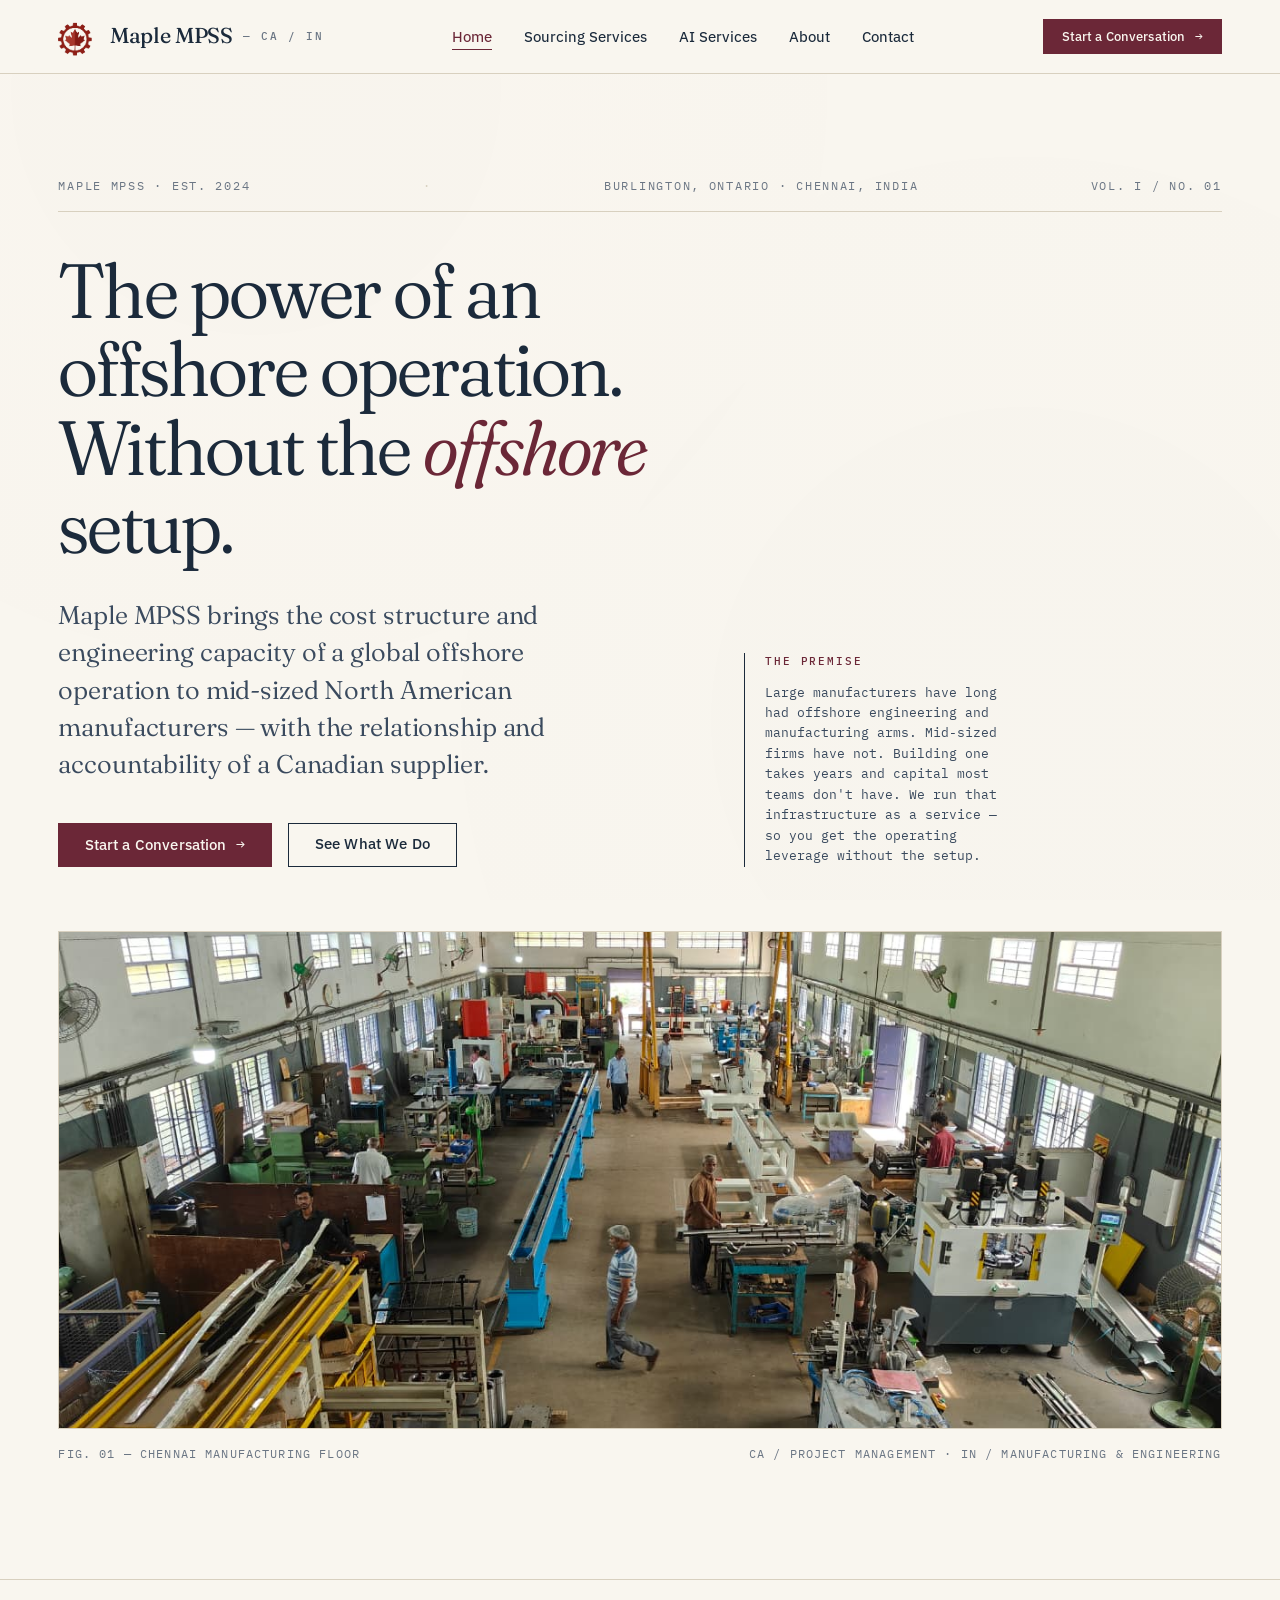
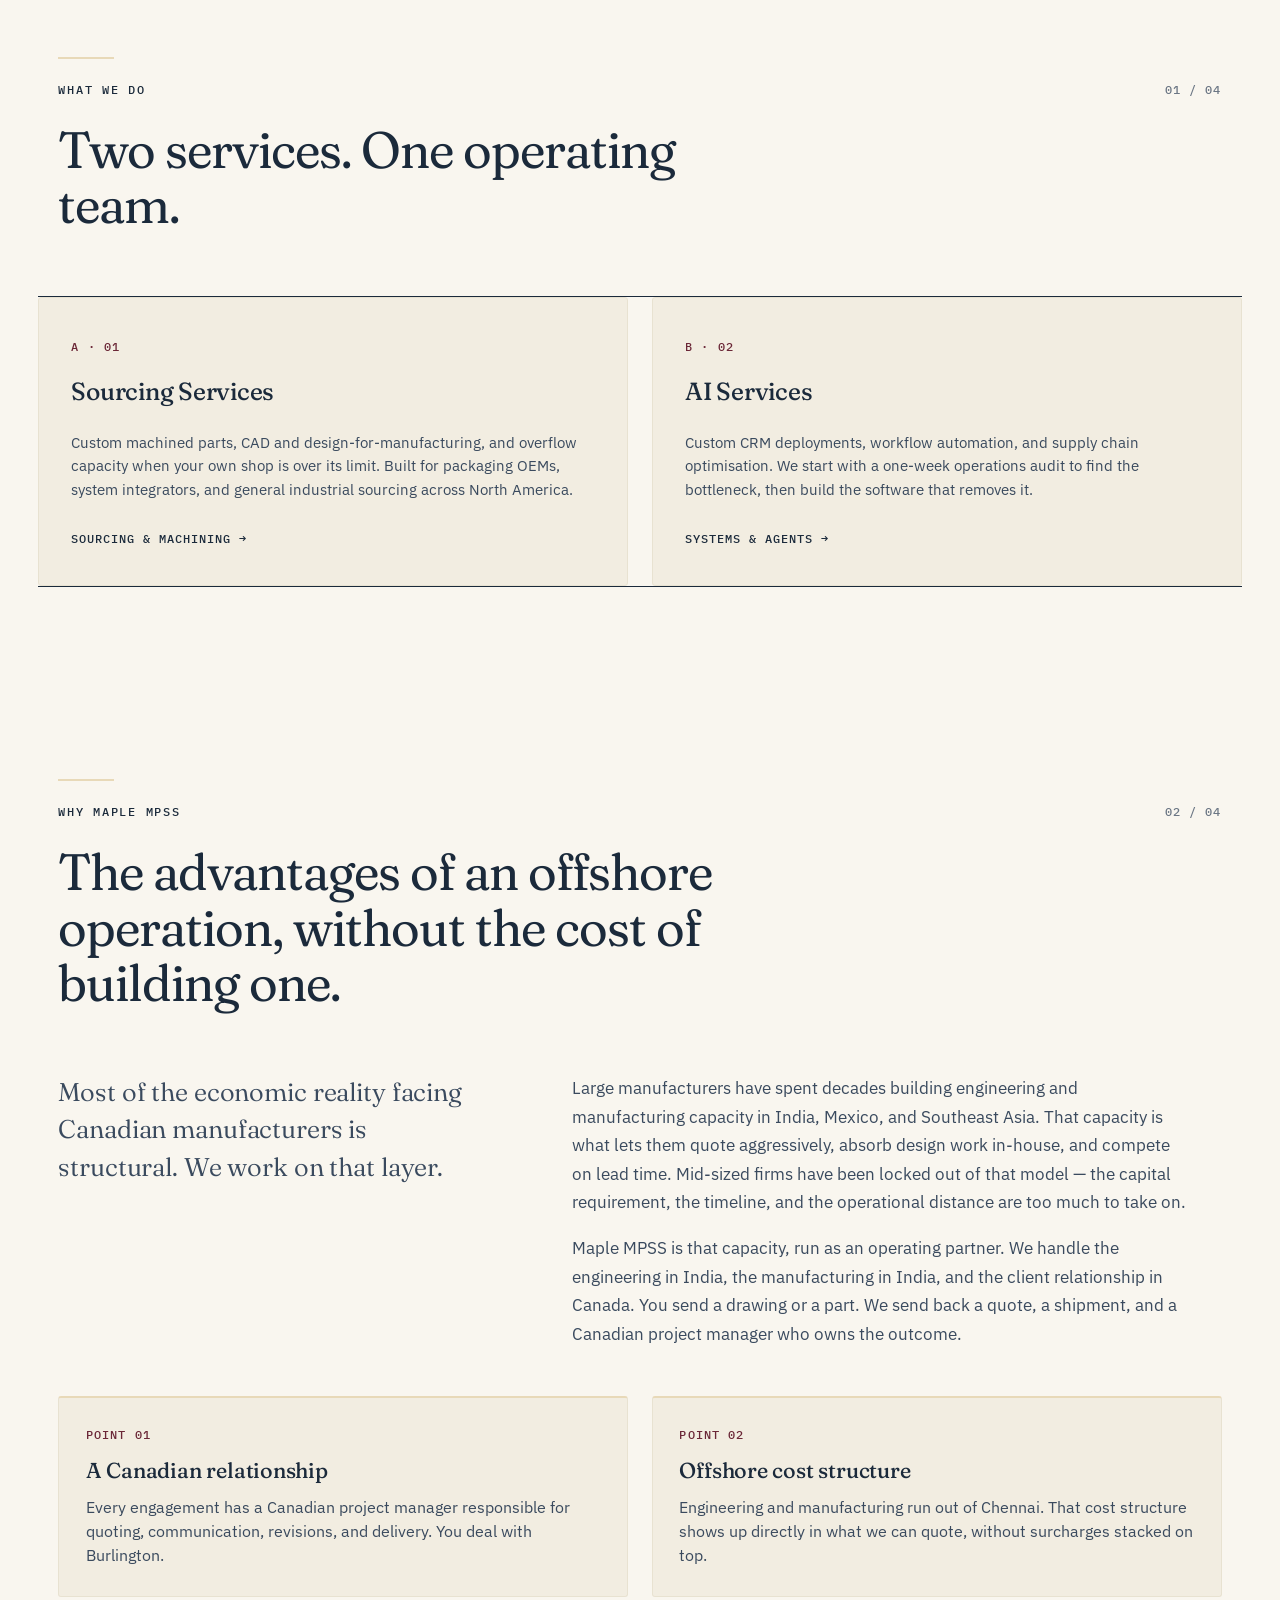
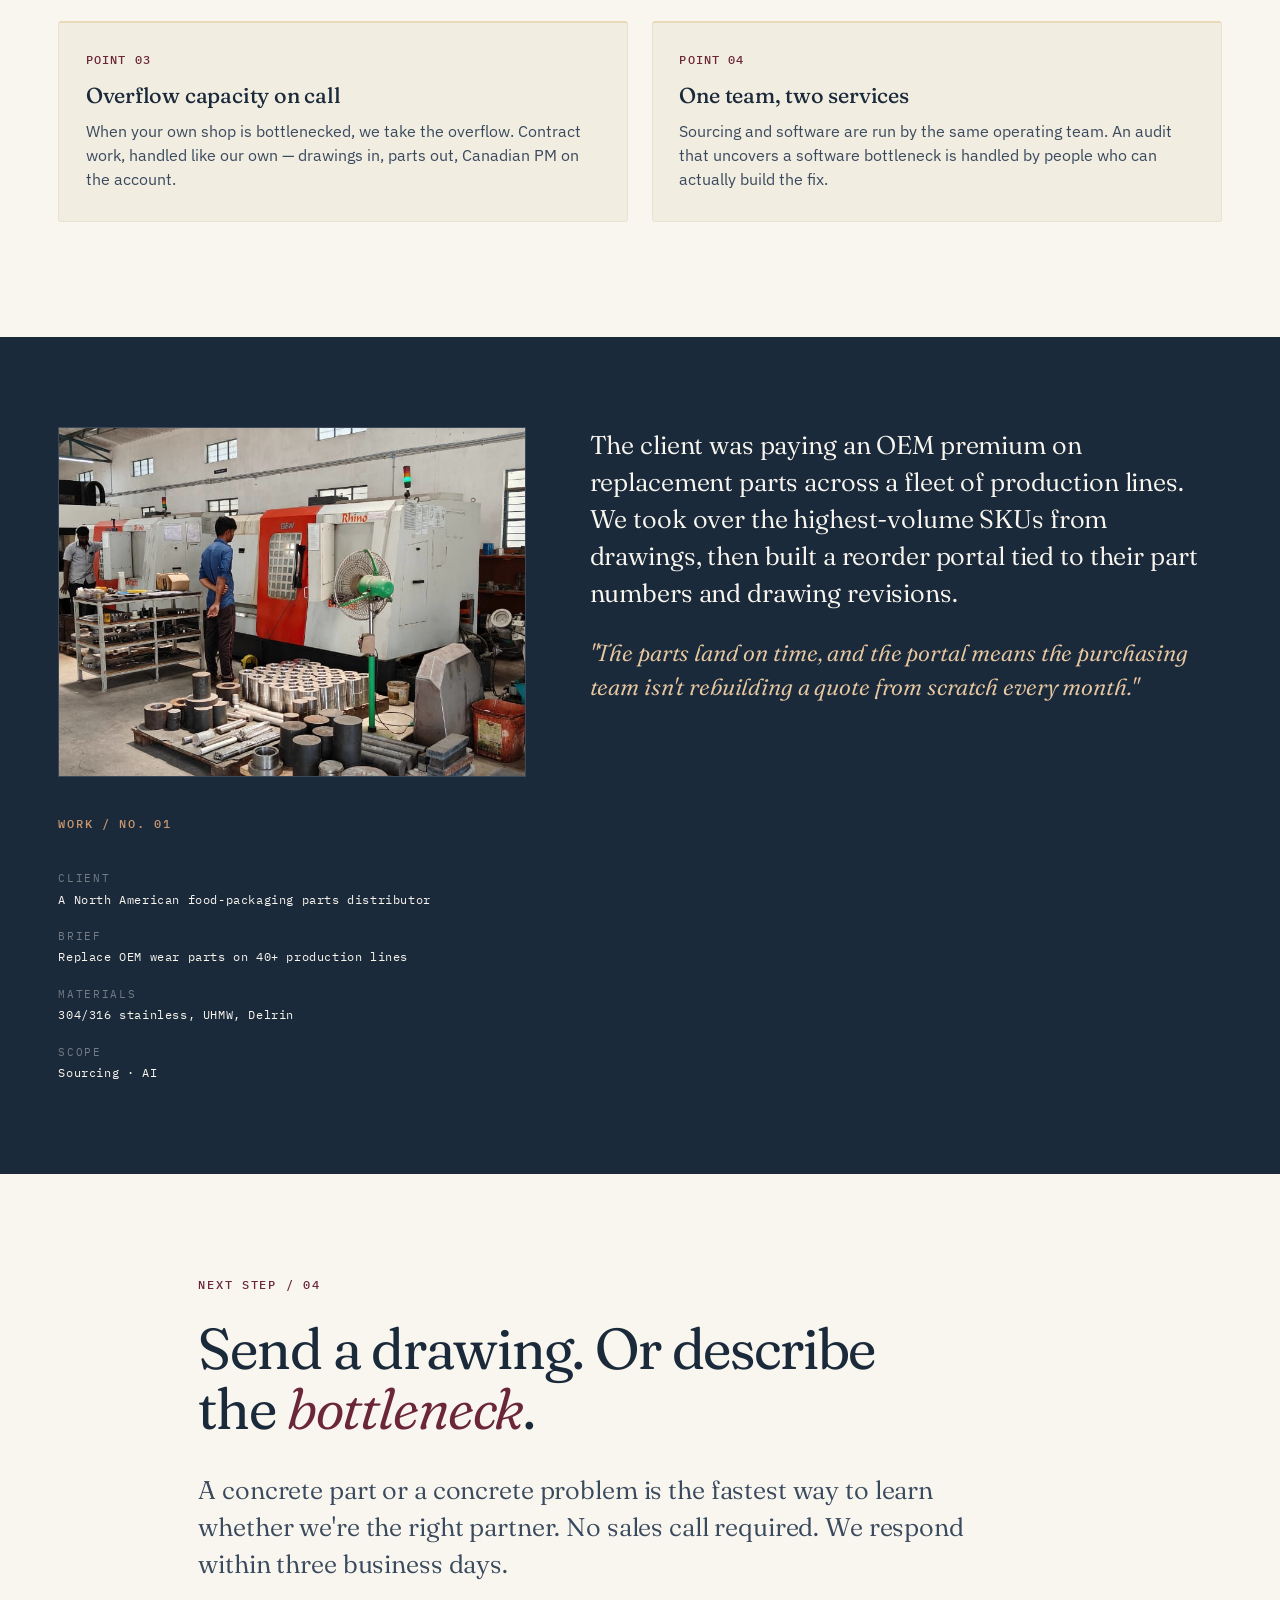
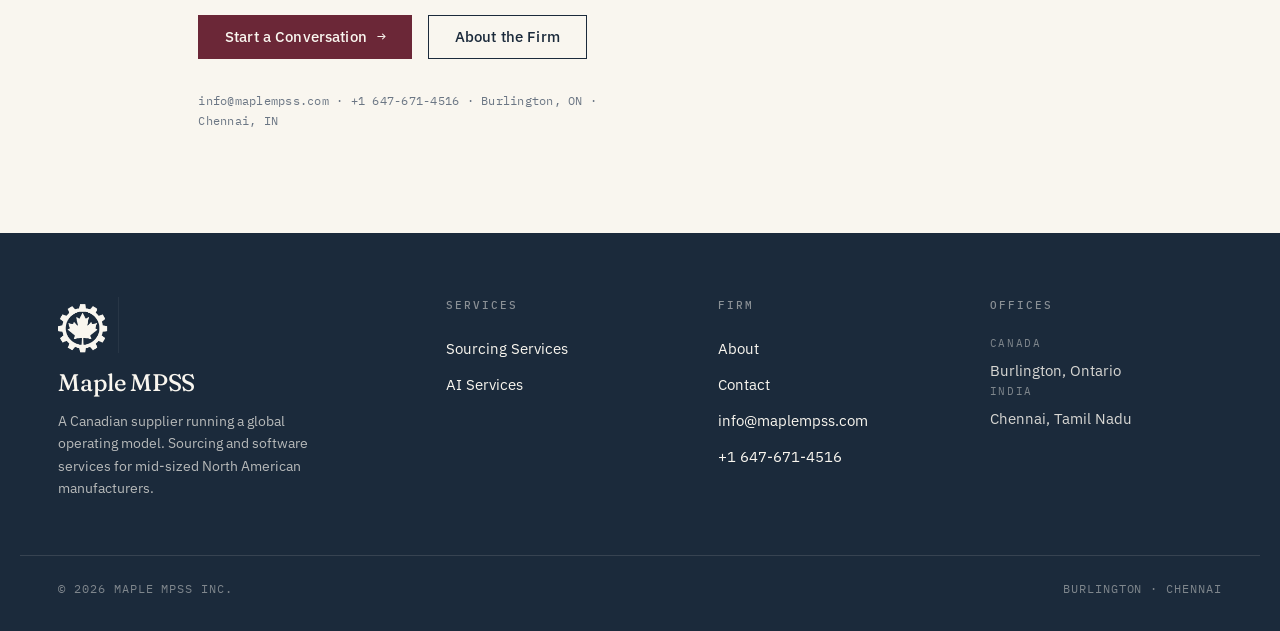
==== commit 4534d38a: "commit" ====
--- a/index.html
+++ b/index.html
@@ -14,7 +14,7 @@
   <link rel="preconnect" href="https://fonts.googleapis.com" />
   <link rel="preconnect" href="https://fonts.gstatic.com" crossorigin />
   <link href="https://fonts.googleapis.com/css2?family=Fraunces:ital,opsz,wght@0,9..144,300..600;1,9..144,300..500&family=IBM+Plex+Mono:wght@400;500&family=IBM+Plex+Sans:wght@300;400;450;500;600&display=swap" rel="stylesheet" />
-  <link rel="stylesheet" href="style.css?v=20260424-10" />
+  <link rel="stylesheet" href="style.css?v=20260424-12" />
 <link rel="icon" type="image/png" sizes="32x32" href="images/favicon-32.png" />
   <link rel="icon" type="image/png" sizes="16x16" href="images/favicon-16.png" />
   <link rel="apple-touch-icon" sizes="180x180" href="images/favicon-180.png" />
--- a/style.css
+++ b/style.css
@@ -177,40 +177,54 @@
   margin: 0;
 }
 
-/* Corner page numerals — key editorial device */
+/* Section head — the label (e.g. "What We Do"), numeral (e.g. "01 / 04"),
+   and headline (h2) read as one tight unit.
+   Previously had a border-top + absolute-positioned label creating a
+   "dead zone" that read as a separate section. Now the label sits
+   directly above the headline with a short page-tint accent bar. */
 .section-head {
   position: relative;
-  padding-top: 3rem;
   margin-bottom: clamp(2.5rem, 5vw, 4rem);
-  border-top: 1px solid var(--ink);
-}
-
+  padding-top: 0.5rem;
+}
+
+.section-head::before {
+  content: "";
+  position: absolute;
+  top: 0;
+  left: 0;
+  width: 3.5rem;
+  height: 2px;
+  background: var(--page-tint);
+}
+
+.section-head .label,
 .section-head .numeral {
-  position: absolute;
-  top: 1rem;
-  right: 0;
+  position: static;
+  display: inline-block;
   font-family: var(--mono);
   font-size: 0.72rem;
   letter-spacing: 0.1em;
   color: var(--ink);
   font-weight: 500;
+  text-transform: uppercase;
+  margin-top: 1rem;
 }
 
 .section-head .label {
-  position: absolute;
-  top: 1rem;
-  left: 0;
-  font-family: var(--mono);
-  font-size: 0.72rem;
   letter-spacing: 0.15em;
-  text-transform: uppercase;
-  color: var(--ink);
-  font-weight: 500;
+  margin-right: 1rem;
+}
+
+.section-head .numeral {
+  color: var(--ink-muted);
+  float: right;
 }
 
 .section-head h2 {
-  margin-top: 2.25rem;
+  margin-top: 1.25rem;
   max-width: 22ch;
+  clear: both;
 }
 
 /* ========== NAV ========== */
@@ -521,8 +535,26 @@
   background: var(--ivory-warm);
 }
 
+/* Content break before image — signals "text ends, visual begins"
+   so bullets and paragraphs above don't blur into the image below. */
+.block-body .block-image,
+.block-body .block-image-grid {
+  margin-top: 2.75rem;
+  position: relative;
+}
+.block-body .block-image::before,
+.block-body .block-image-grid::before {
+  content: "";
+  display: block;
+  position: absolute;
+  top: -1.5rem;
+  left: 0;
+  width: 3.5rem;
+  height: 1px;
+  background: var(--rule);
+}
+
 .block-image {
-  margin-top: 1.75rem;
   width: 100%;
   aspect-ratio: 4 / 3;
   border: 1px solid var(--rule);
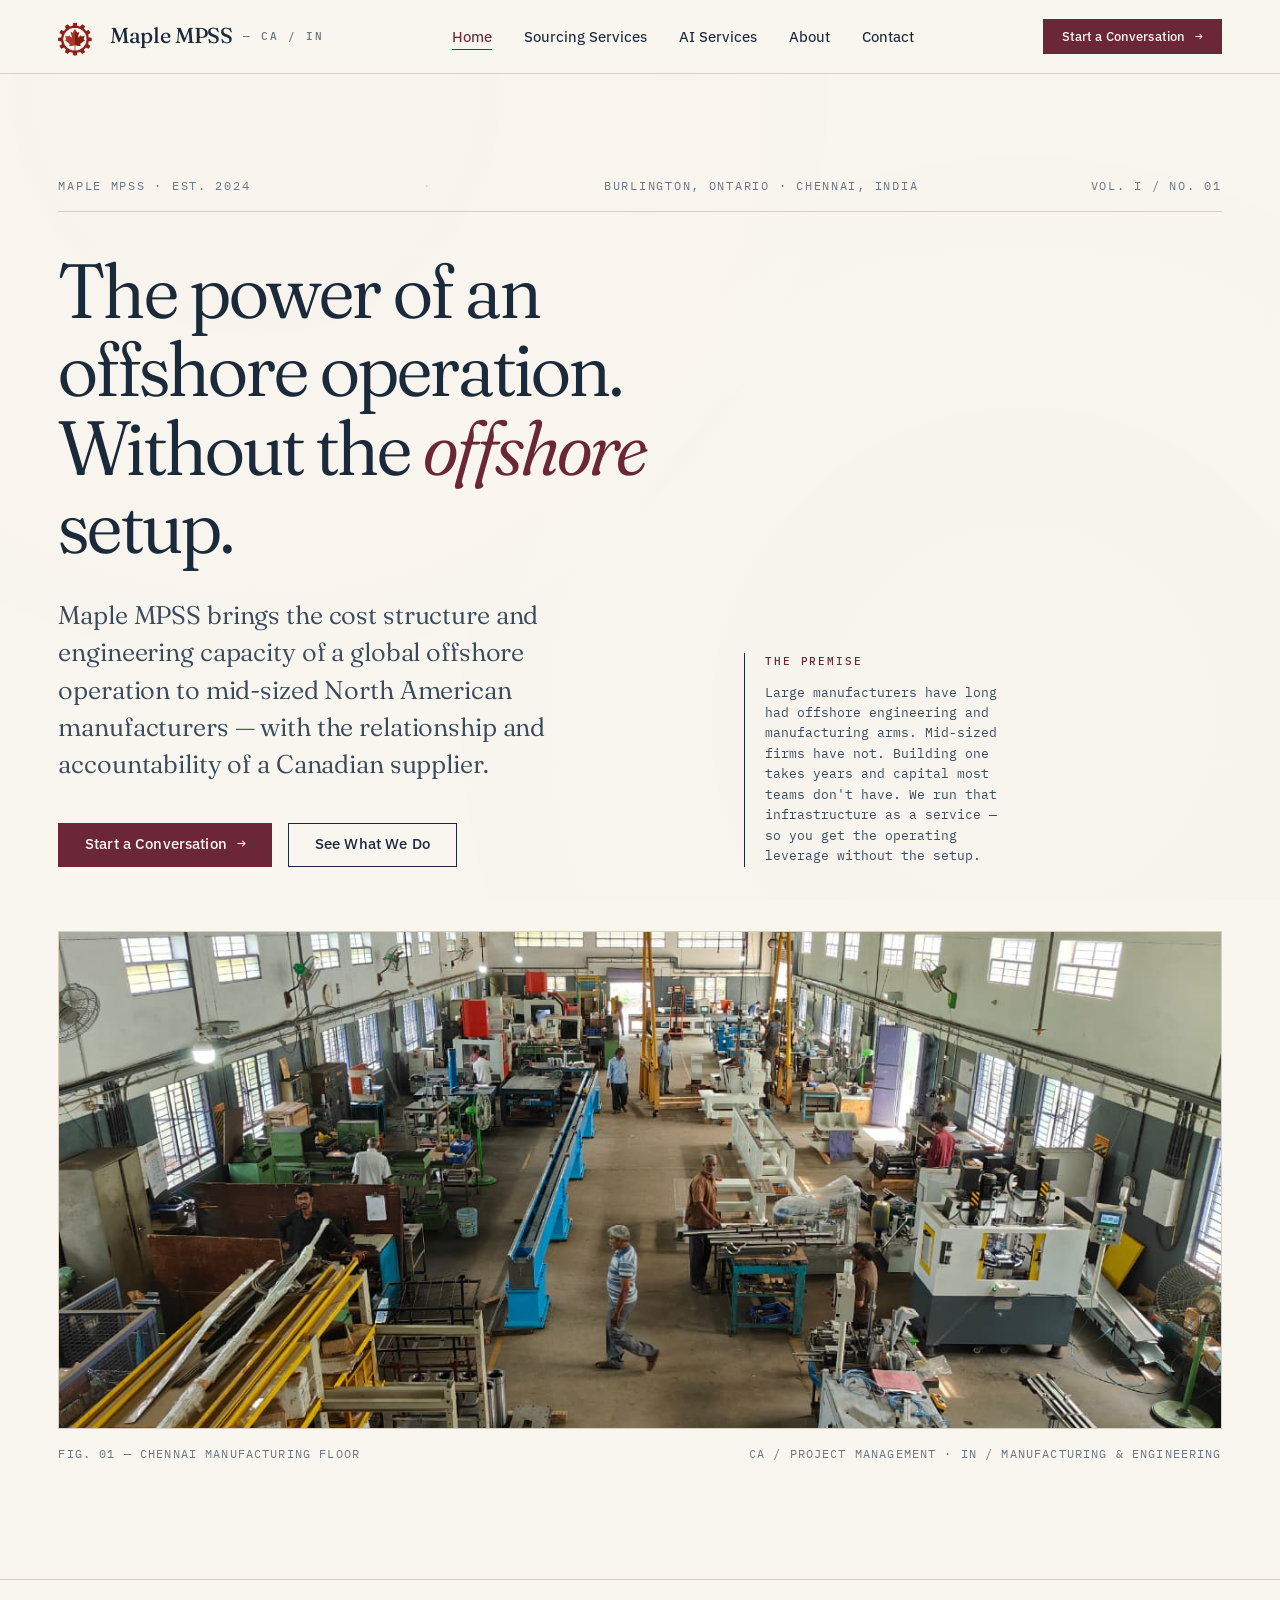
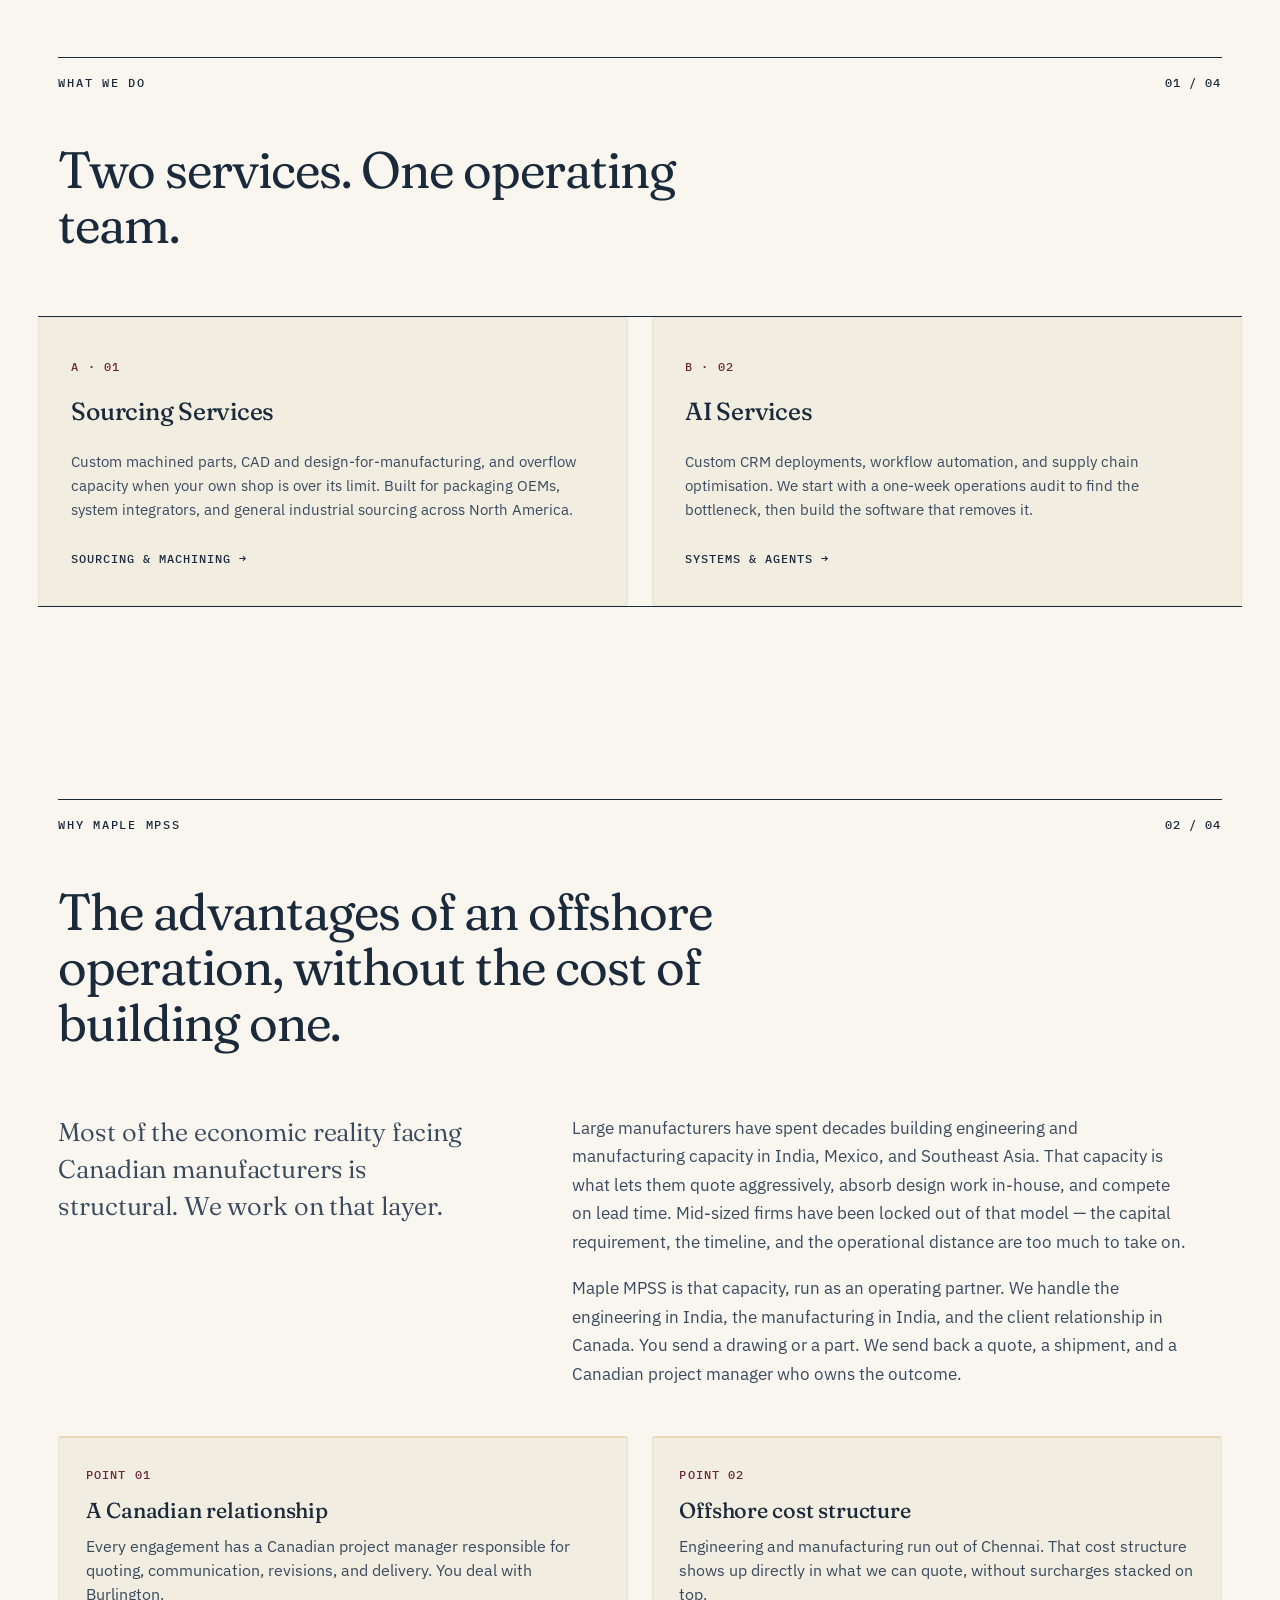
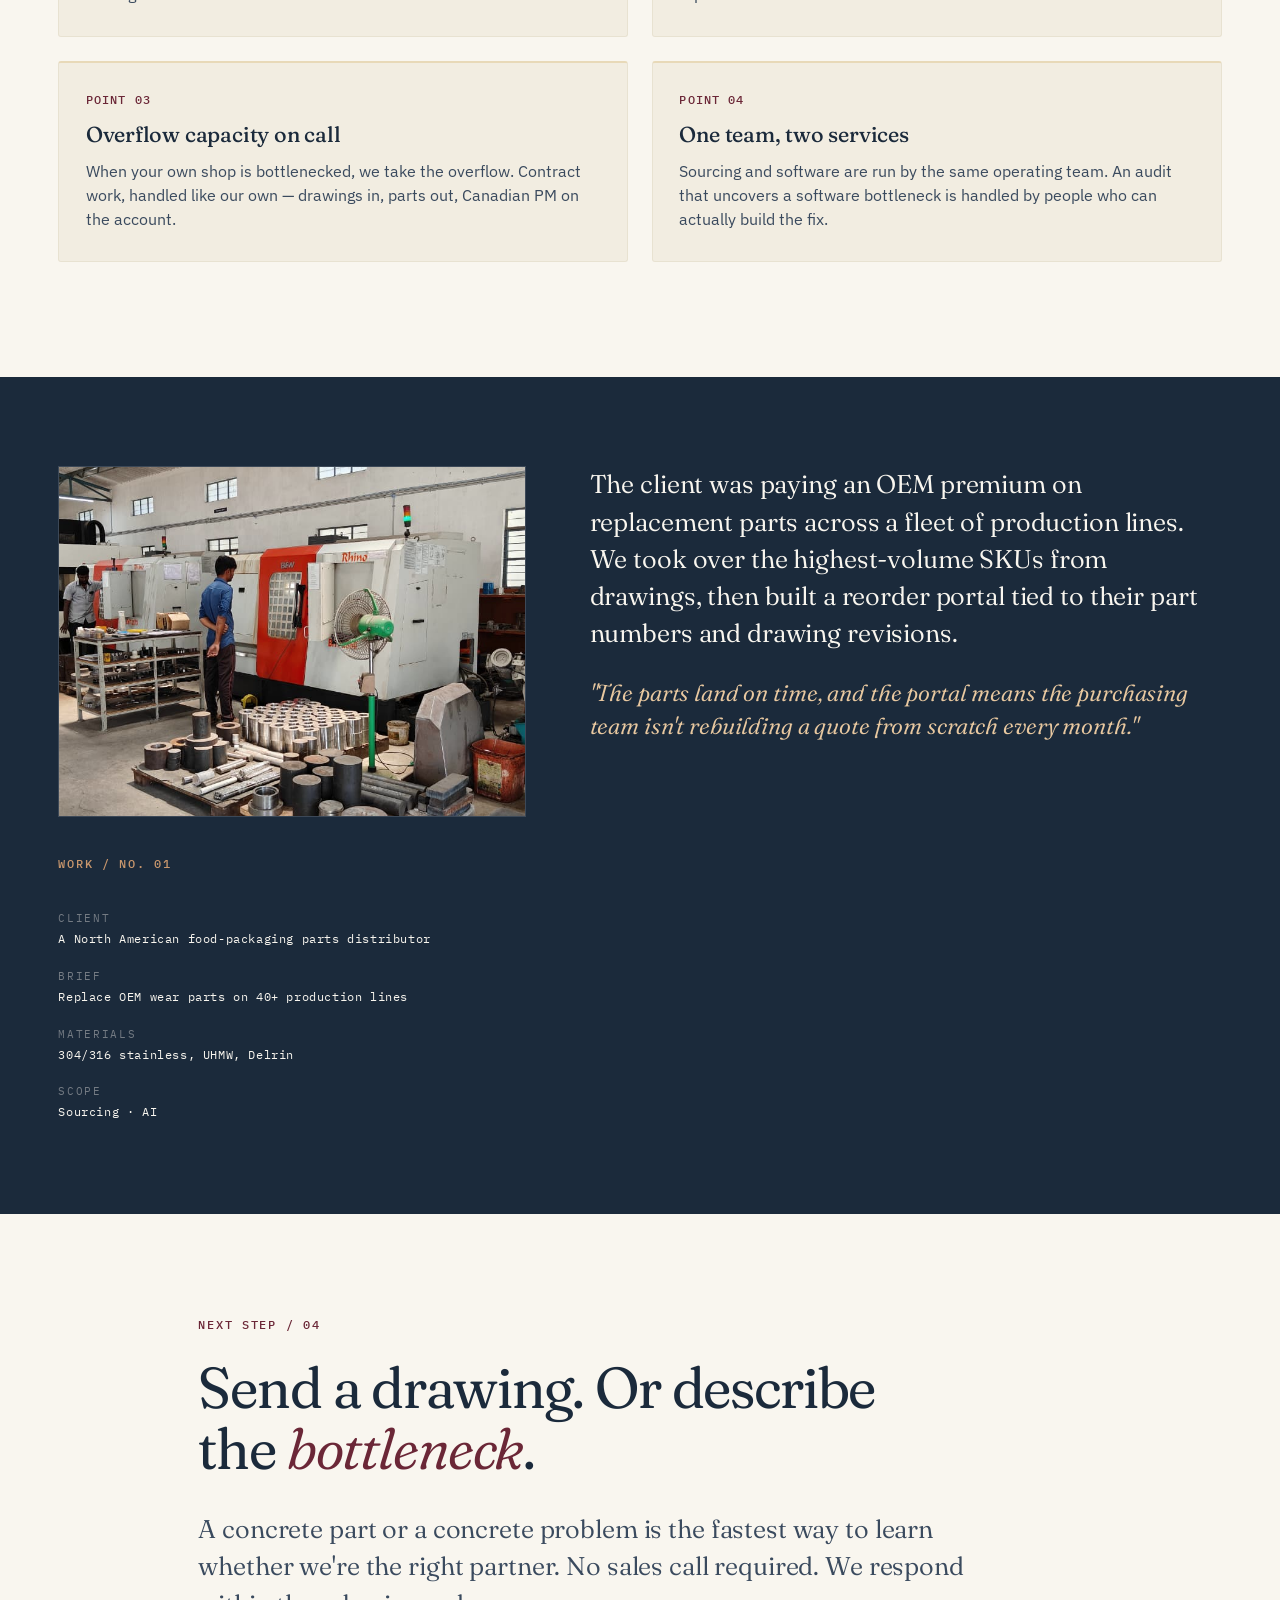
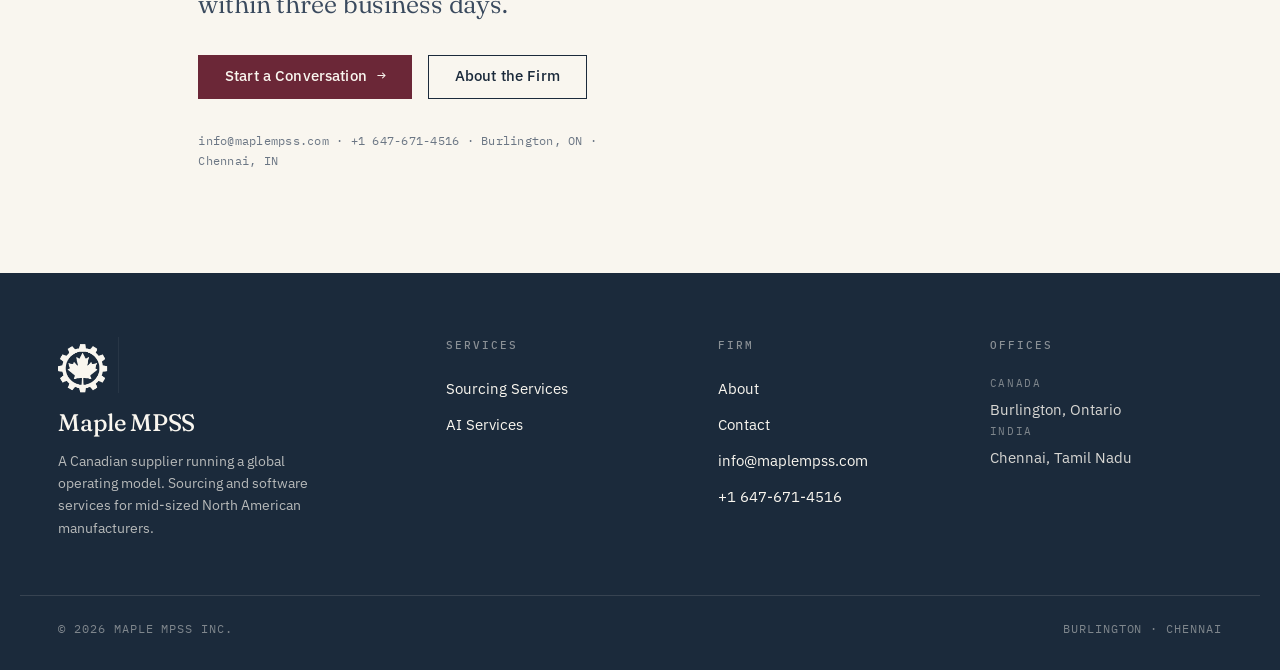
==== commit 572630ff: "comm" ====
--- a/index.html
+++ b/index.html
@@ -14,7 +14,7 @@
   <link rel="preconnect" href="https://fonts.googleapis.com" />
   <link rel="preconnect" href="https://fonts.gstatic.com" crossorigin />
   <link href="https://fonts.googleapis.com/css2?family=Fraunces:ital,opsz,wght@0,9..144,300..600;1,9..144,300..500&family=IBM+Plex+Mono:wght@400;500&family=IBM+Plex+Sans:wght@300;400;450;500;600&display=swap" rel="stylesheet" />
-  <link rel="stylesheet" href="style.css?v=20260424-12" />
+  <link rel="stylesheet" href="style.css?v=20260424-10" />
 <link rel="icon" type="image/png" sizes="32x32" href="images/favicon-32.png" />
   <link rel="icon" type="image/png" sizes="16x16" href="images/favicon-16.png" />
   <link rel="apple-touch-icon" sizes="180x180" href="images/favicon-180.png" />
--- a/style.css
+++ b/style.css
@@ -177,54 +177,40 @@
   margin: 0;
 }
 
-/* Section head — the label (e.g. "What We Do"), numeral (e.g. "01 / 04"),
-   and headline (h2) read as one tight unit.
-   Previously had a border-top + absolute-positioned label creating a
-   "dead zone" that read as a separate section. Now the label sits
-   directly above the headline with a short page-tint accent bar. */
+/* Corner page numerals — key editorial device */
 .section-head {
   position: relative;
+  padding-top: 3rem;
   margin-bottom: clamp(2.5rem, 5vw, 4rem);
-  padding-top: 0.5rem;
-}
-
-.section-head::before {
-  content: "";
+  border-top: 1px solid var(--ink);
+}
+
+.section-head .numeral {
   position: absolute;
-  top: 0;
-  left: 0;
-  width: 3.5rem;
-  height: 2px;
-  background: var(--page-tint);
-}
-
-.section-head .label,
-.section-head .numeral {
-  position: static;
-  display: inline-block;
+  top: 1rem;
+  right: 0;
   font-family: var(--mono);
   font-size: 0.72rem;
   letter-spacing: 0.1em;
   color: var(--ink);
   font-weight: 500;
-  text-transform: uppercase;
-  margin-top: 1rem;
 }
 
 .section-head .label {
+  position: absolute;
+  top: 1rem;
+  left: 0;
+  font-family: var(--mono);
+  font-size: 0.72rem;
   letter-spacing: 0.15em;
-  margin-right: 1rem;
-}
-
-.section-head .numeral {
-  color: var(--ink-muted);
-  float: right;
+  text-transform: uppercase;
+  color: var(--ink);
+  font-weight: 500;
 }
 
 .section-head h2 {
-  margin-top: 1.25rem;
+  margin-top: 2.25rem;
   max-width: 22ch;
-  clear: both;
 }
 
 /* ========== NAV ========== */
@@ -535,26 +521,8 @@
   background: var(--ivory-warm);
 }
 
-/* Content break before image — signals "text ends, visual begins"
-   so bullets and paragraphs above don't blur into the image below. */
-.block-body .block-image,
-.block-body .block-image-grid {
-  margin-top: 2.75rem;
-  position: relative;
-}
-.block-body .block-image::before,
-.block-body .block-image-grid::before {
-  content: "";
-  display: block;
-  position: absolute;
-  top: -1.5rem;
-  left: 0;
-  width: 3.5rem;
-  height: 1px;
-  background: var(--rule);
-}
-
 .block-image {
+  margin-top: 1.75rem;
   width: 100%;
   aspect-ratio: 4 / 3;
   border: 1px solid var(--rule);
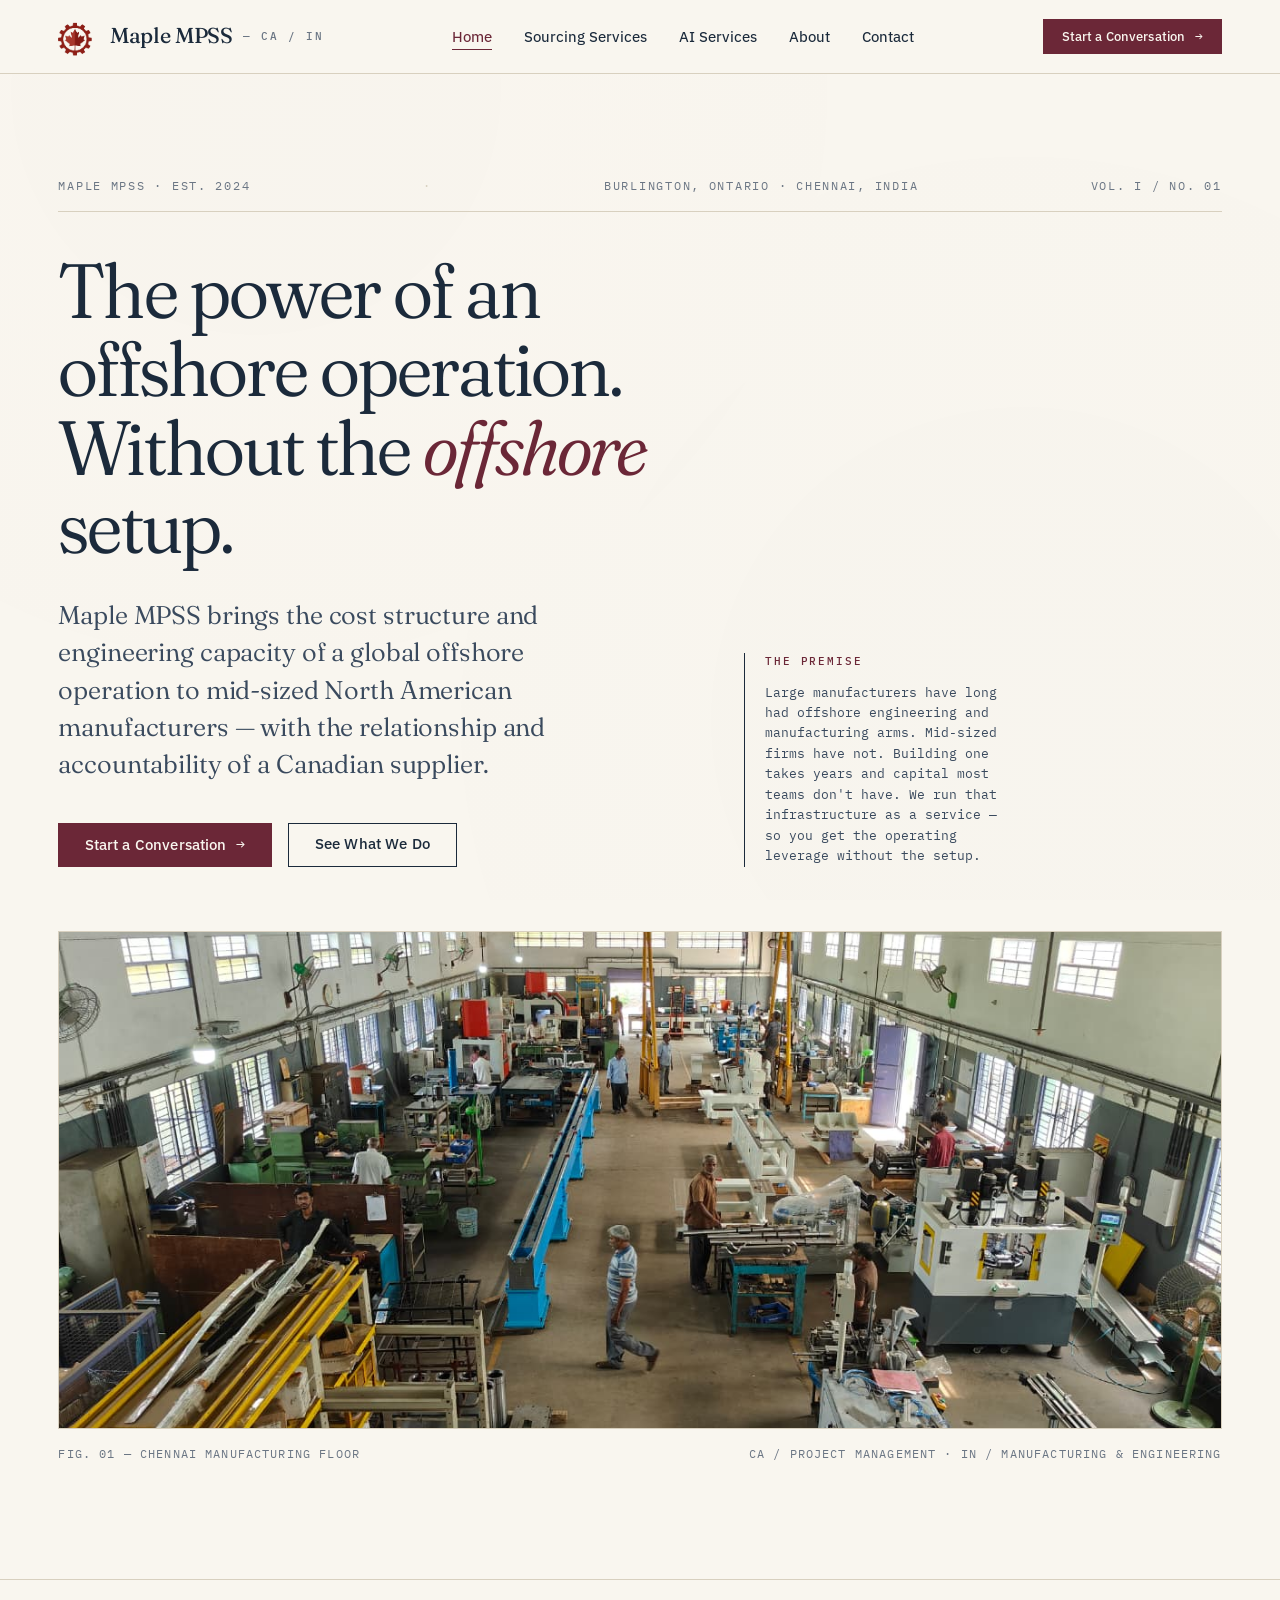
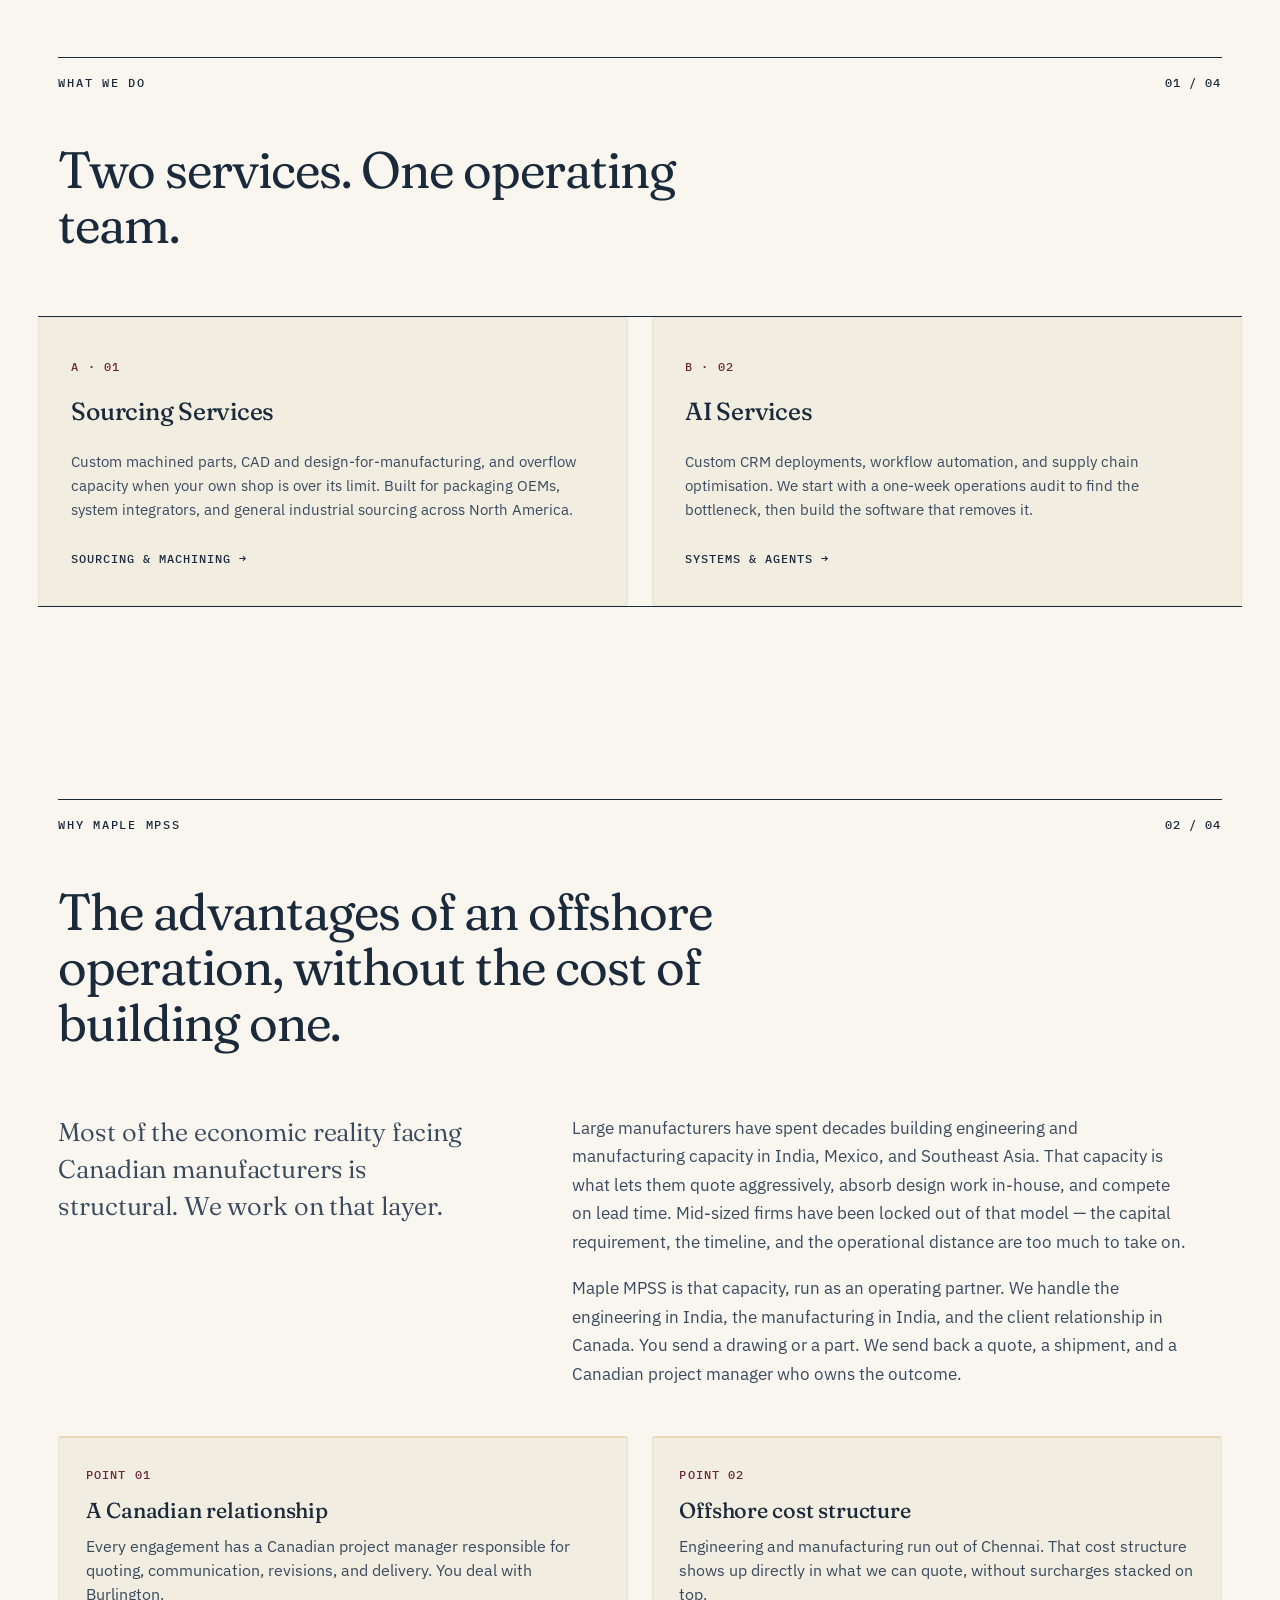
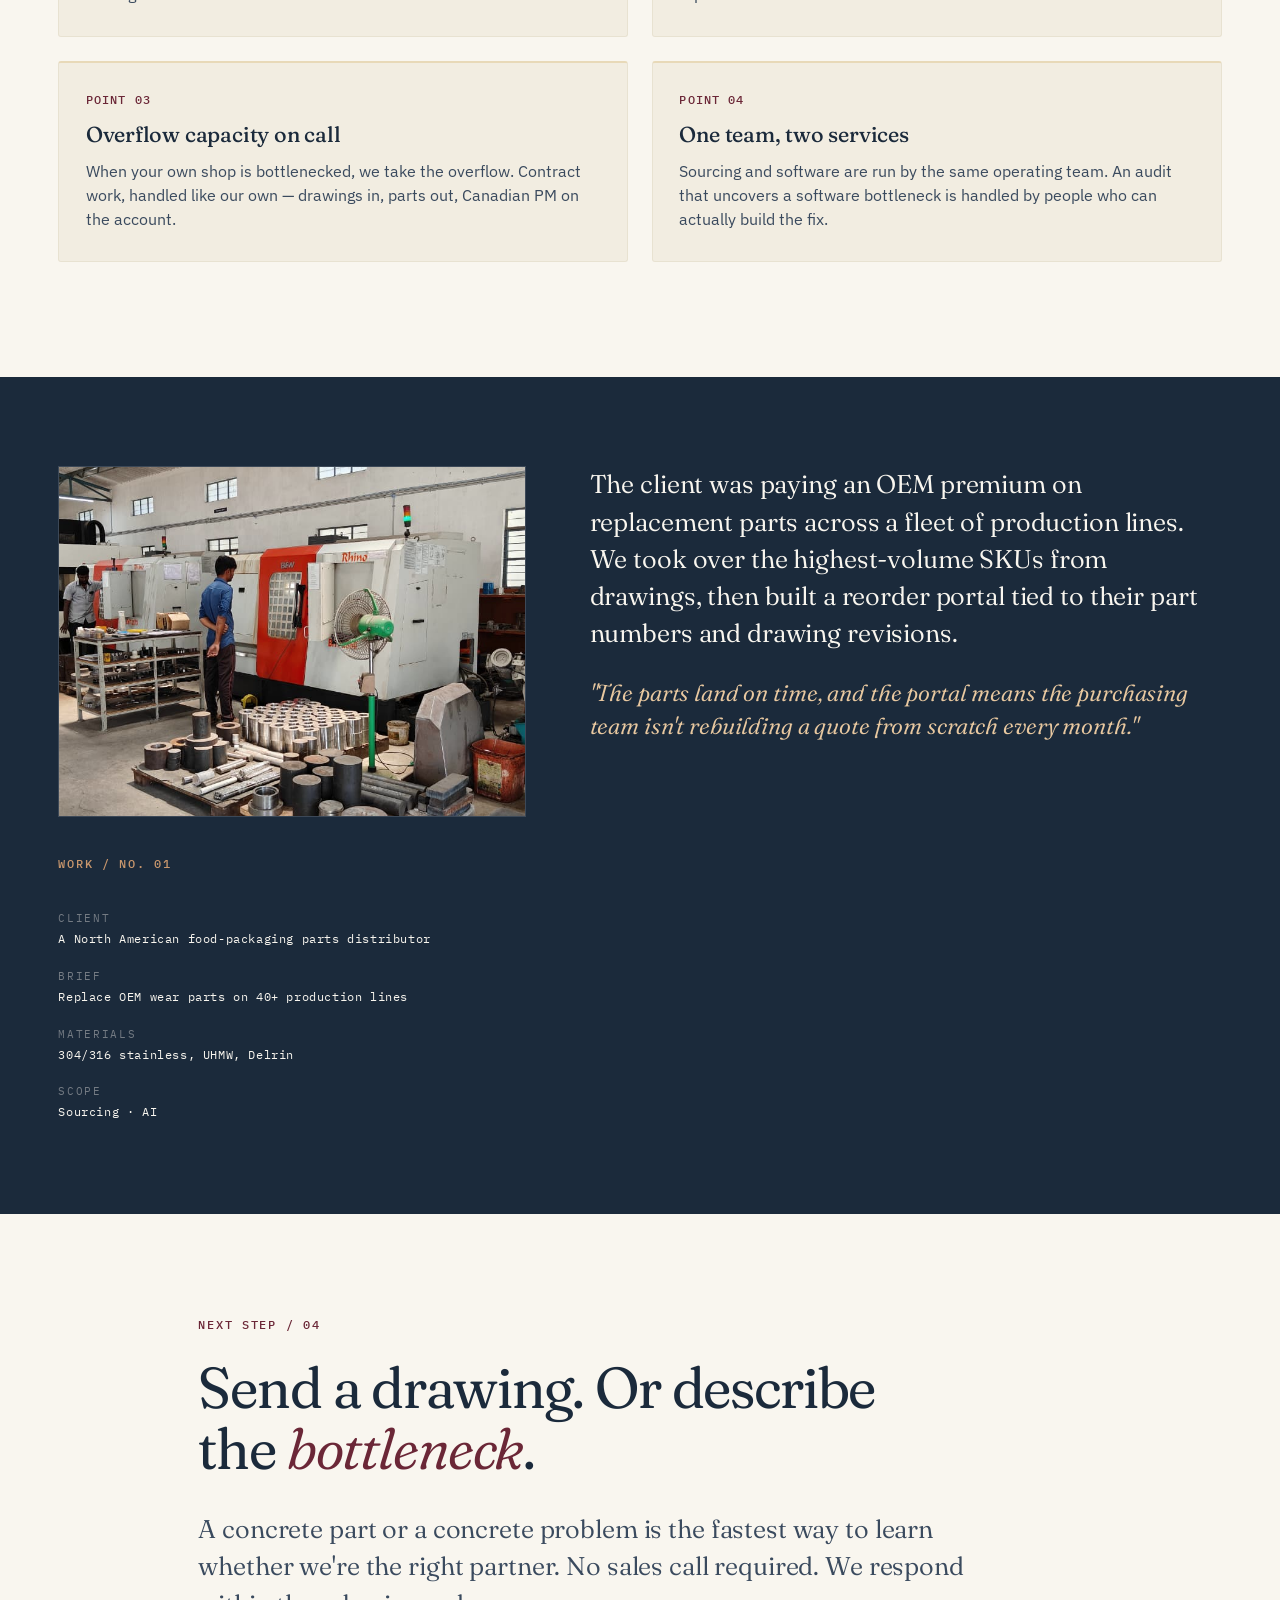
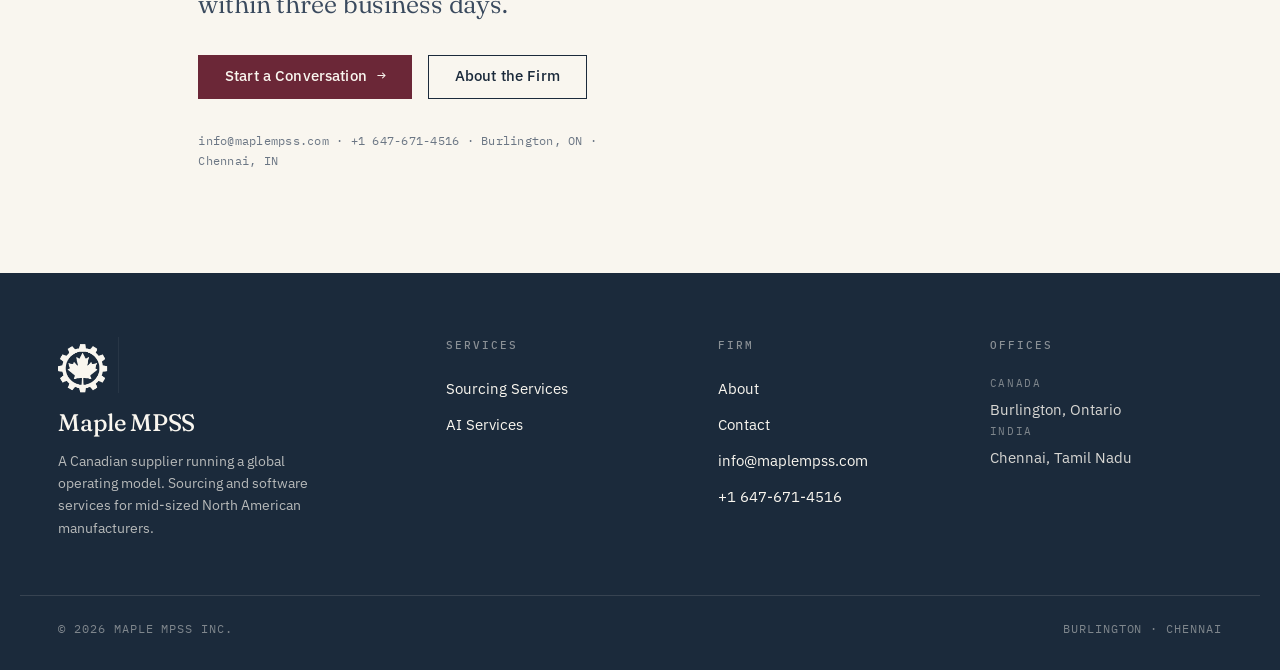
==== commit aba07e37: "commit" ====
--- a/index.html
+++ b/index.html
@@ -19,6 +19,7 @@
   <link rel="icon" type="image/png" sizes="16x16" href="images/favicon-16.png" />
   <link rel="apple-touch-icon" sizes="180x180" href="images/favicon-180.png" />
   <link rel="shortcut icon" href="images/favicon.ico" />
+  <link rel="canonical" href="https://maplempss.com/" />
   </head>
 <body data-page="home">
 
